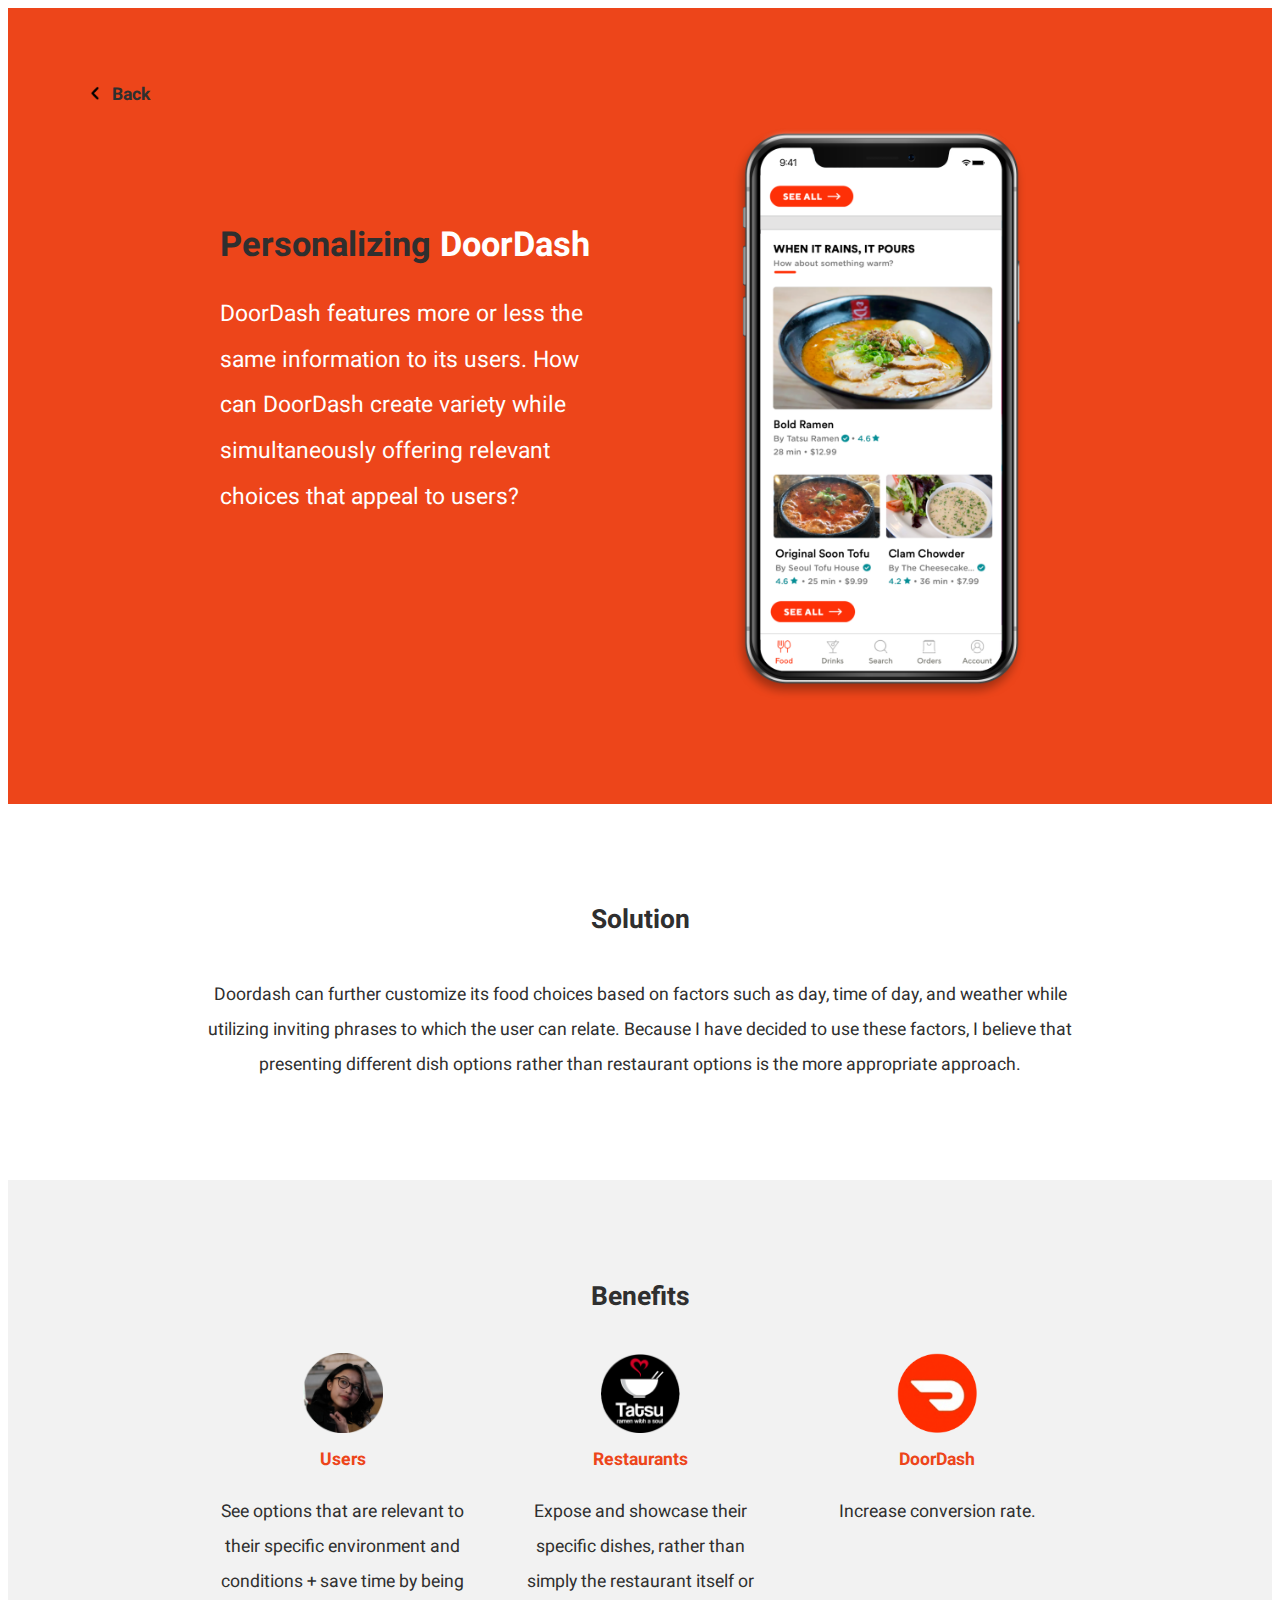
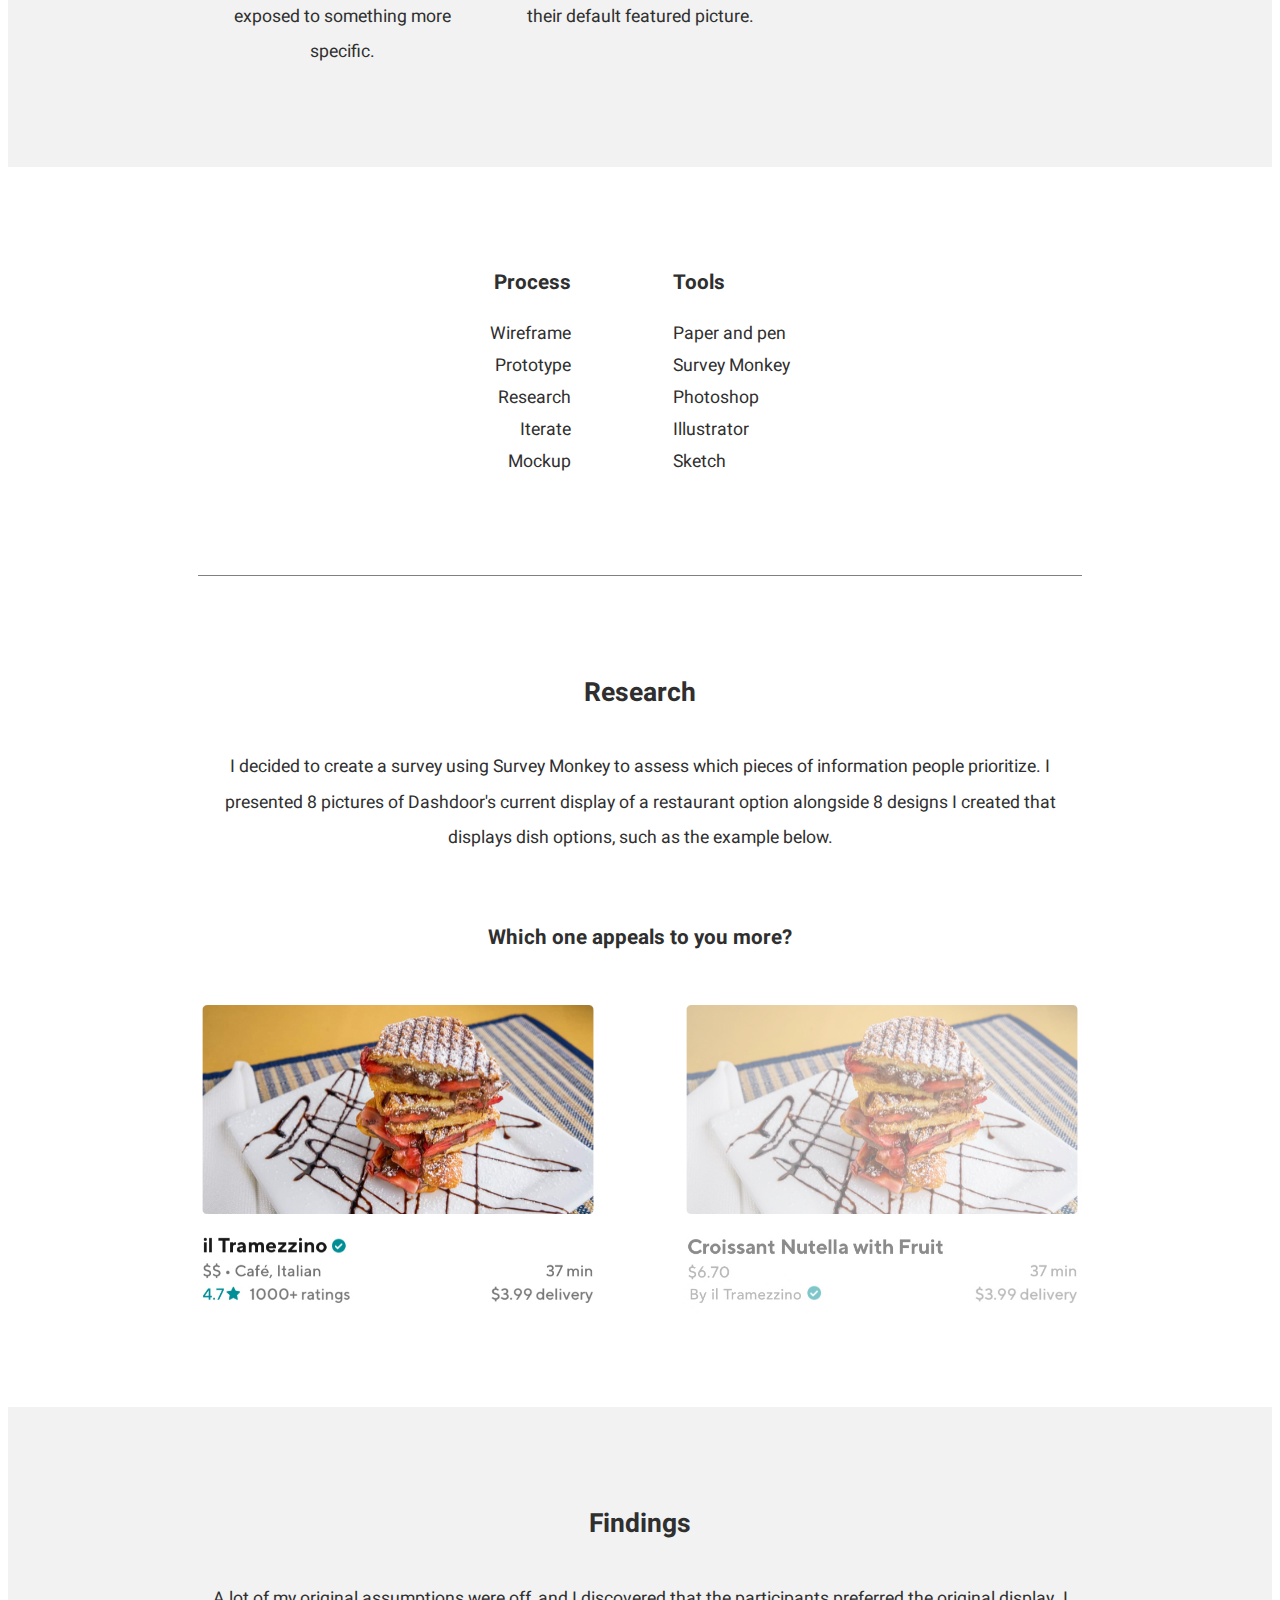
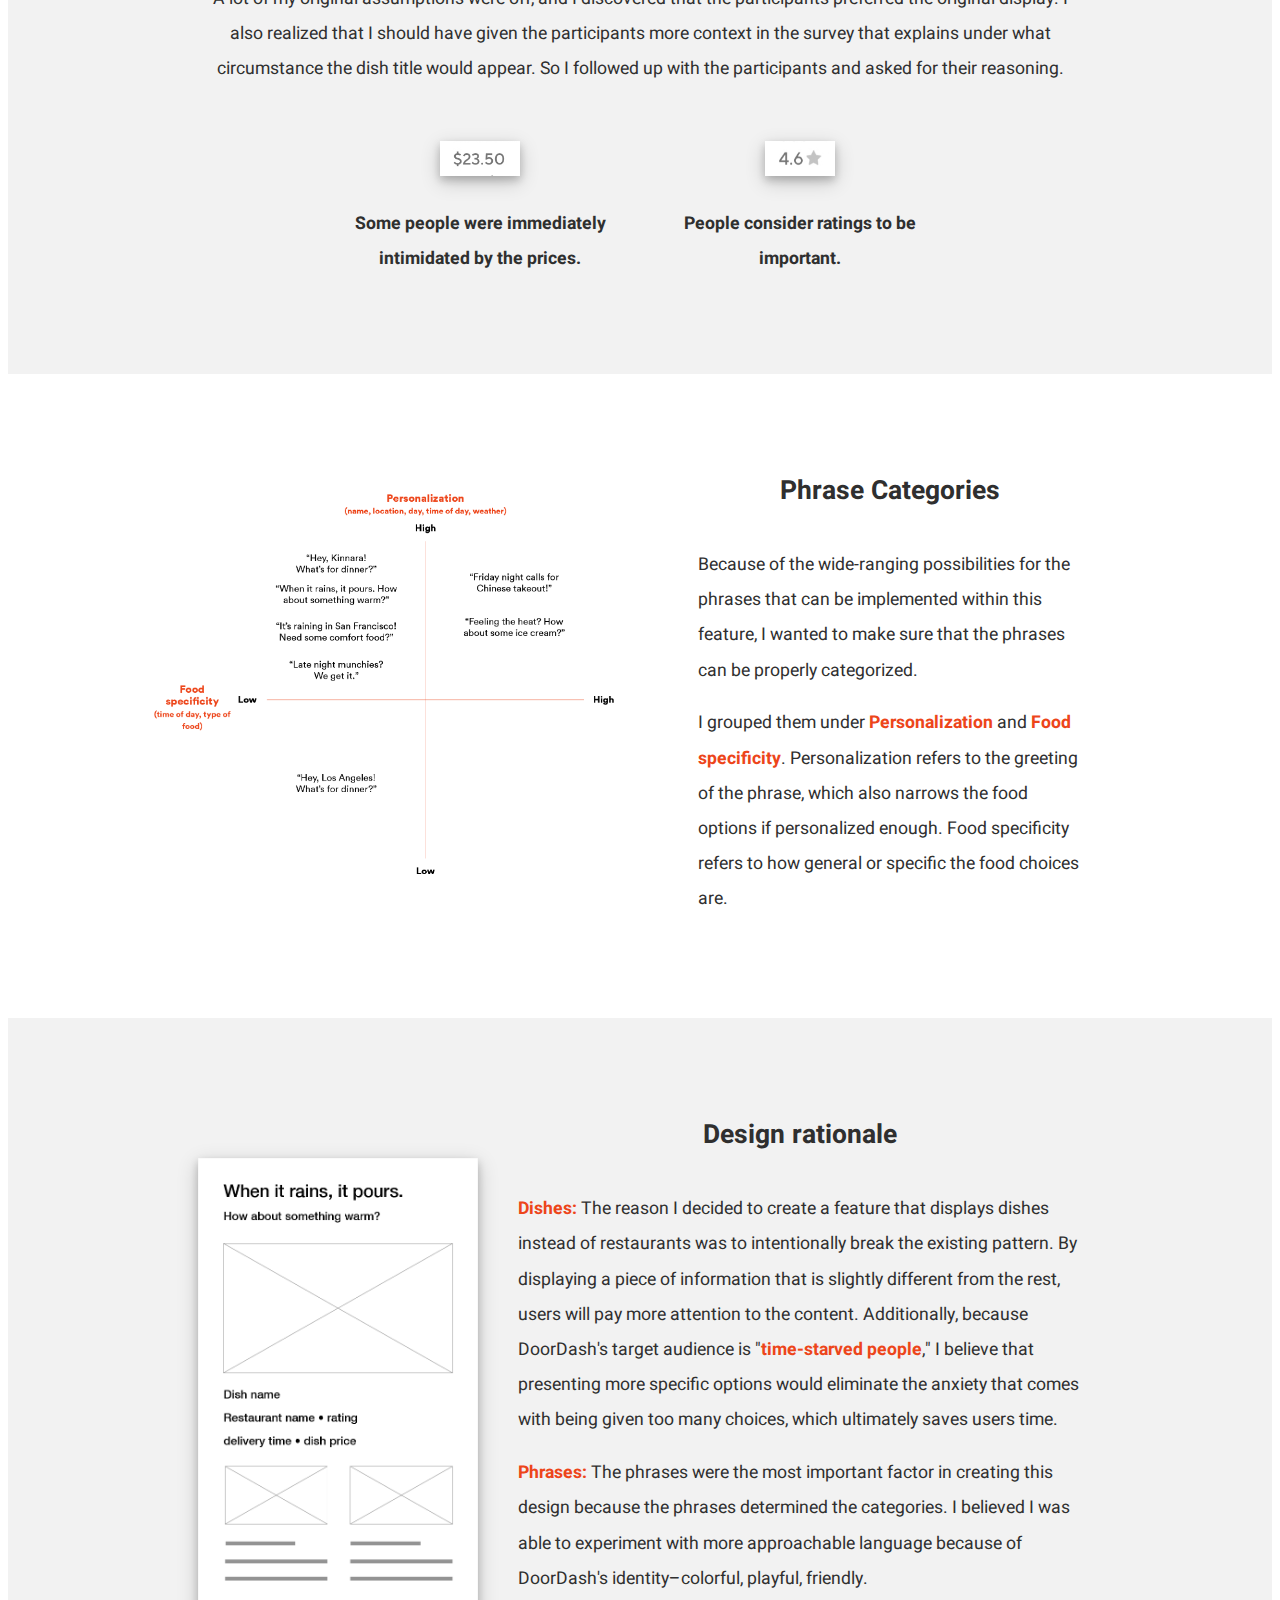
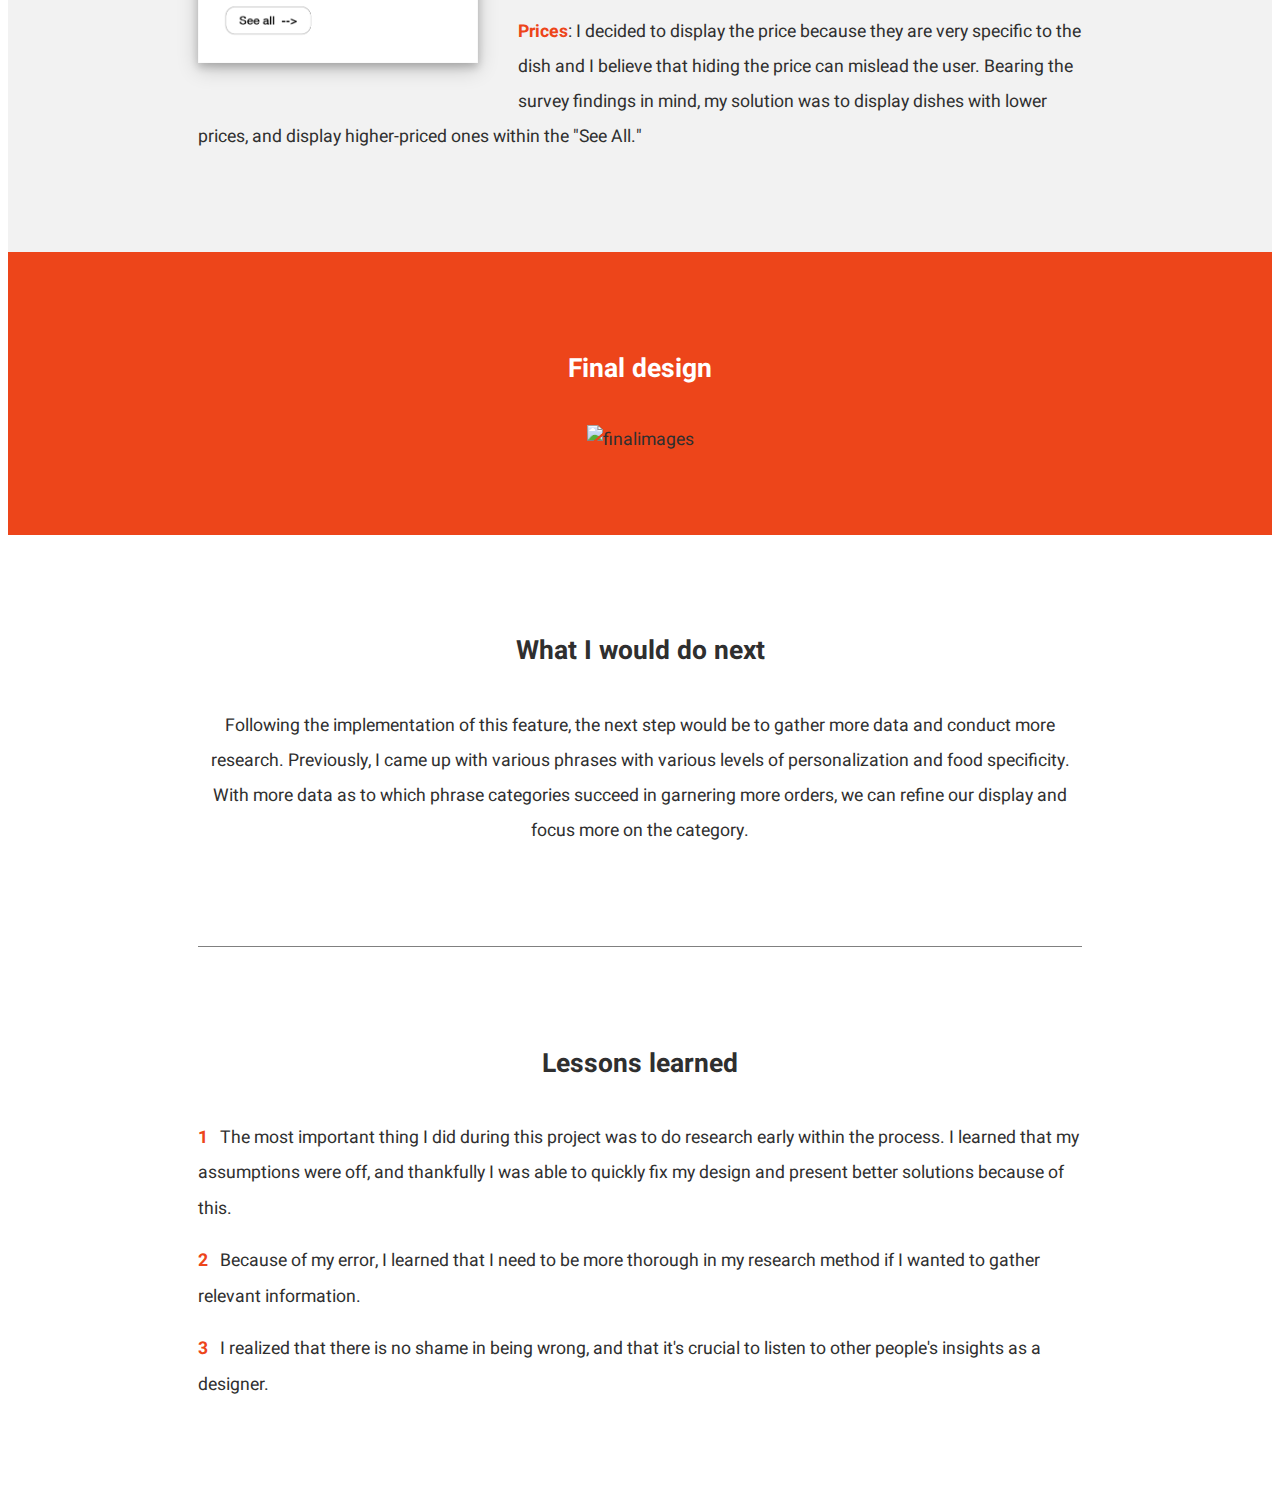
==== KPCB/index.html @ e4466d97 "Portfolio" ====
<!DOCTYPE html>
<html lang="en" dir="ltr">
  <head>
    <meta charset="utf-8">
    <link rel="stylesheet" type="text/css" href="styles.css">
    <link href="https://fonts.googleapis.com/css?family=Heebo:300,700" rel="stylesheet">
    <title>Personalizing DoorDash</title>
  </head>
  <body>
<div class="box">
  <div id="back">
    <a href="../index.html"><img src="back.png" alt="back" width="10px"> &nbsp Back</a>
  </div>
  <div class="problem">
    <h1>Personalizing <span id="red">DoorDash</span></h1>
    <p>DoorDash features more or less the same information to its users. How can DoorDash create variety while simultaneously offering relevant choices that appeal to users?</p>
  </div>
  <img id="mockup" src="Mockup.png" alt="Mockup" width=400px>
</div>

<div class="box3">
  <h2>Solution</h2>
    <p>Doordash can further customize its food choices based on factors such as day, time of day, and weather while utilizing inviting phrases to which the user can relate. Because I have decided to use these factors, I believe that presenting different dish options rather than restaurant options is the more appropriate approach.</p>
</div>

<div class="box2">
  <h2>Benefits</h2>
      <ul>
        <div class="users">
          <li>
            <img src="face.png" alt="face" width=80px height=80px><br>
            <span>Users</span> <p>See options that are relevant to their specific environment and conditions + save time by being exposed to something more specific.</p></li>
        </div>
        <div class="restaurants">
          <li>
            <img src="tatsu.png" alt="tatsu" width=80px height=80px><br>
            <span>Restaurants</span> <p>Expose and showcase their specific dishes, rather than simply the restaurant itself or their default featured picture.</p></li>
        </div>
        <div class="doordash">
          <li>
            <img src="logo.png" alt="doordash" width=80px height=80px><br>
            <span>DoorDash</span> <p>Increase conversion rate.</p></li>
        </div>
      </ul>
</div>

<div class="box4">
  <div class="processtools">
    <div class="process"><h3>Process</h3>
      <ul>
        <li>Wireframe</li>
        <li>Prototype</li>
        <li>Research</li>
        <li>Iterate</li>
        <li>Mockup</li>
      </ul></div>
    <div class="tools"><h3>Tools</h3>
      <ul>
        <li>Paper and pen</li>
        <li>Survey Monkey</li>
        <li>Photoshop</li>
        <li>Illustrator</li>
        <li>Sketch</li>
      </ul>
    </div>
  </div>
</div>

<div class="box3">
  <h2>Research</h2>
  <p>I decided to create a survey using Survey Monkey to assess which pieces of information people prioritize. I presented 8 pictures of Dashdoor's current display of a restaurant option alongside 8 designs I created that displays dish options, such as the example below.</p>
  <br>
  <h3>Which one appeals to you more?<h3>
    <img id="original" src="2-original.jpg" alt="original-display" width=400px>
    <img id="edited" src="2-edited.jpg" alt="original-display" width=400px>
</div>

<div class="box2">
  <h2>Findings</h2>
    <p>A lot of my original assumptions were off, and I discovered that the participants preferred the original display. I also realized that I should have given the participants more context in the survey that explains under what circumstance the dish title would appear. So I followed up with the participants and asked for their reasoning.</p>
    <ul>
      <li class="prices"><p><img id="expensive" src="price.png" alt="price" width=80px><p><strong>Some people were immediately intimidated by the prices.</strong></li>
      <li class="ratings"><p><img id="star" src="rating.png" alt="rating" width=70px><p><strong>People consider ratings to be important.</strong></li>
    </ul>
</div>

<div class="box3">
  <img id="table" src="phrases-01.png" alt="personalization x food specificity" width= 500px>
  <h2>Phrase Categories</h2>
  <p class="left">Because of the wide-ranging possibilities for the phrases that can be implemented within this feature, I wanted to make sure that the phrases can be properly categorized.</p>
  <p class="left">I grouped them under <span>Personalization</span> and <span>Food specificity</span>. Personalization refers to the greeting of the phrase, which also narrows the food options if personalized enough. Food specificity refers to how general or specific the food choices are.
</div>

<div class="box2">
  <div class="rationale">
    <img id="wireframe" src="wireframe.png" alt="wireframe" width=280px>
    <h2>Design rationale</h2>
    <p><span>Dishes:</span> The reason I decided to create a feature that displays dishes instead of restaurants was to intentionally break the existing pattern. By displaying a piece of information that is slightly different from the rest, users will pay more attention to the content. Additionally, because DoorDash's target audience is "<span>time-starved people</span>," I believe that presenting more specific options would eliminate the anxiety that comes with being given too many choices, which ultimately saves users time.
    <p><span>Phrases:</span> The phrases were the most important factor in creating this design because the phrases determined the categories. I believed I was able to experiment with more approachable language because of DoorDash's identity–colorful, playful, friendly.</p>
    <p><span>Prices</span>: I decided to display the price because they are very specific to the dish and I believe that hiding the price can mislead the user. Bearing the survey findings in mind, my solution was to display dishes with lower prices, and display higher-priced ones within the "See All."</p>
  </div>
</div>

<div class="box5">
  <h2><span id="red">Final design</span></h2>
    <div class="finalimages">
      <img src="finalimageswide.png" alt="finalimages" width=1100px>
    </div>
</div>

<div class="box4">
  <h2>What I would do next</h2>
  <p>Following the implementation of this feature, the next step would be to gather more data and conduct more research. Previously, I came up with various phrases with various levels of personalization and food specificity. With more data as to which phrase categories succeed in garnering more orders, we can refine our display and focus more on the category.</p>
</div>

<div class="box3">
  <h2>Lessons learned</h2>
  <p class="left"><span>1</span> &nbsp The most important thing I did during this project was to do research early within the process. I learned that my assumptions were off, and thankfully I was able to quickly fix my design and present better solutions because of this.</p>
  <p class="left"><span>2</span> &nbsp Because of my error, I learned that I need to be more thorough in my research method if I wanted to gather relevant information.</p>
  <p class="left"><span>3</span> &nbsp I realized that there is no shame in being wrong, and that it's crucial to listen to other people's insights as a designer.</p>
</div>

  </body>
</html>
---- KPCB/styles.css ----
body {
  font-family: 'Heebo', sans-serif;
  color: #2f2f2f;
  line-height: 22pt;
  text-align: center;
  font-size: 1.1em;
}

p {
  line-height: 2em;
}

#back {
  width: 80px;
  font-weight: bold;
  position: absolute;
  left: 80px;
  top: 80px;
}

a {
  text-decoration: none;
  color: #2f2f2f;
}

a:hover {
  color: white;
  transition: .3s;
}

span {
  font-weight: bold;
  color: #ed451a;
}

#red {
  color: white;
}

#original {
  display: inline-block;
  float: left;
}

#edited {
  display: inline-block;
  float: right;
  opacity: 0.5;
  filter: alpha(opacity=50)
}

#mockup {
  display: block;
  float: right;
}

h1 {
  color: #2f2f2f;
  font-size: 1.5em;
}

h2 {
  text-align: center;
  padding-bottom: 20px;
}

.box {
  background-color: #ed451a;
  padding: 80px 15%;
  overflow: auto;
}

.box2 {
  padding: 80px 15%;
  overflow: auto;
  background-color: rgba(0,0,0,.05);

}

.box3 {
  padding: 80px 15%;
  overflow: auto;
}

.box4 {
  background-color: white;
  margin: 80px 15%;
  padding-bottom: 80px;
  border-bottom: 1px solid gray;
  margin-bottom: 0;
  overflow: auto;
}

.box5 {
  background-color: #ed451a;
  padding: 80px;
  overflow: auto;
}

ul {
  list-style: none;
  padding-left: 0px;
}

li {
  padding: 0px;
  line-height: 24pt;
}

.problem {
  font-size: 1.3em;
  color: #ffffff;
  top: 200px;
  left: 220px;
  width: 400px;
  position: absolute;
  text-align: left;
  line-height: 2em;
}

.users {
  text-align: center;
  width: 250px;
  display: flex;
  float: left;
  margin: 0 20px;
}

.restaurants {
  text-align: center;
  display: inline-block;
  width: 250px;
  position: absolute;
  left: 0;
  right: 0;
  margin: auto;
}

.doordash {
  text-align: center;
  display: inline-block;
  width: 250px;
  float: right;
  margin: 0 20px;
}

#table {
  position: relative;
  margin: auto;
  left: -50px;
  float: left;
}

.process {
  text-align: right;
  padding-left: 50px;
  float: left;
}

.tools {
  text-align: left;
  padding-right: 50px;
  float: right;
}

.processtools {
  background-color: pink;
  width: 400px;
  margin: 0 auto;
}

.prices {
  width: 300px;
  float: left;
  padding: 20px 0px 0px 15%;
  padding-top: 20px;
}

.ratings {
  width: 300px;
  float: right;
  padding: 20px 15% 0px 0px;
  padding-top: 20px;
}

.rationale {
  text-align: left;
  float: right;
}

#wireframe {
  display: block;
  float: left;
  margin-top: 60px;
  margin-right: 40px;
  box-shadow: 0 4px 8px 0 rgba(0, 0, 0, 0.2), 0 6px 20px 0 rgba(0, 0, 0, 0.19);
  margin-bottom: 30px;
}

.left {
  text-align: left;
}

#expensive, #star {
  box-shadow: 0 4px 8px 0 rgba(0, 0, 0, 0.2), 0 6px 20px 0 rgba(0, 0, 0, 0.19);
}
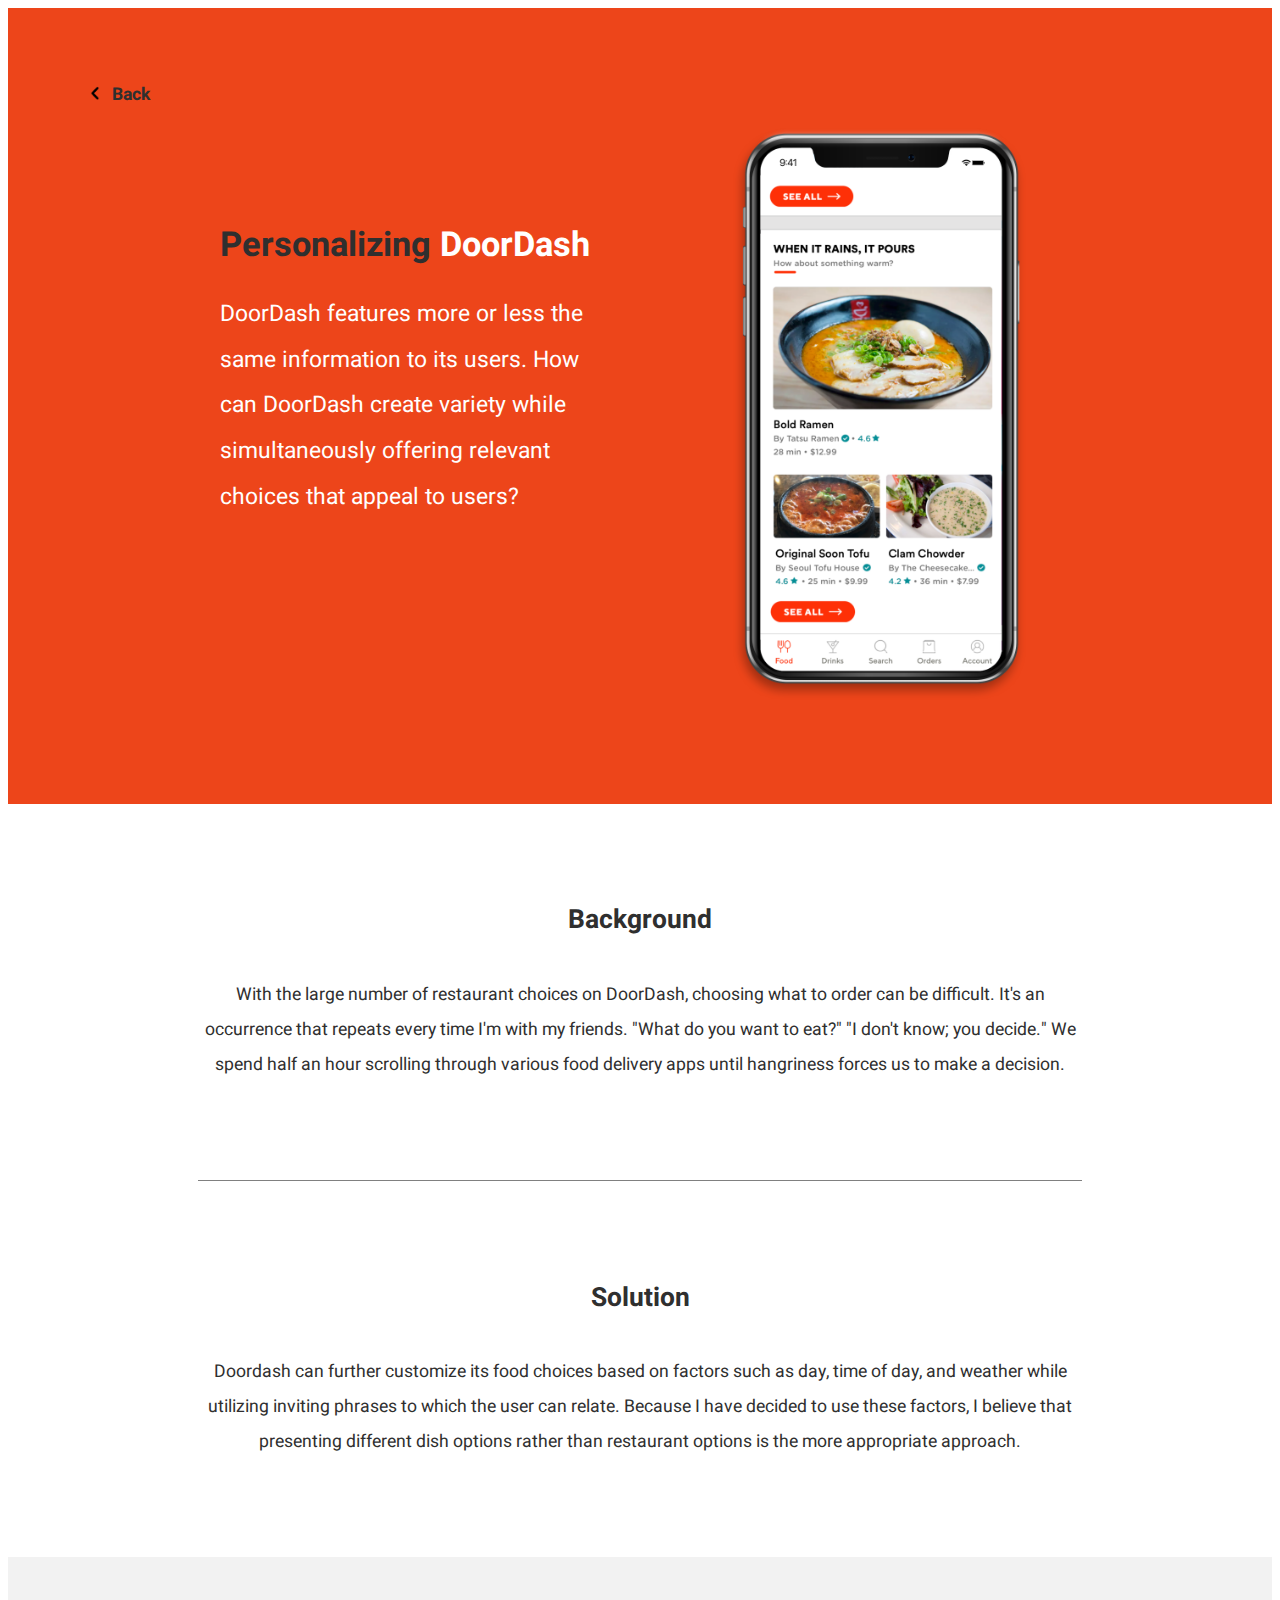
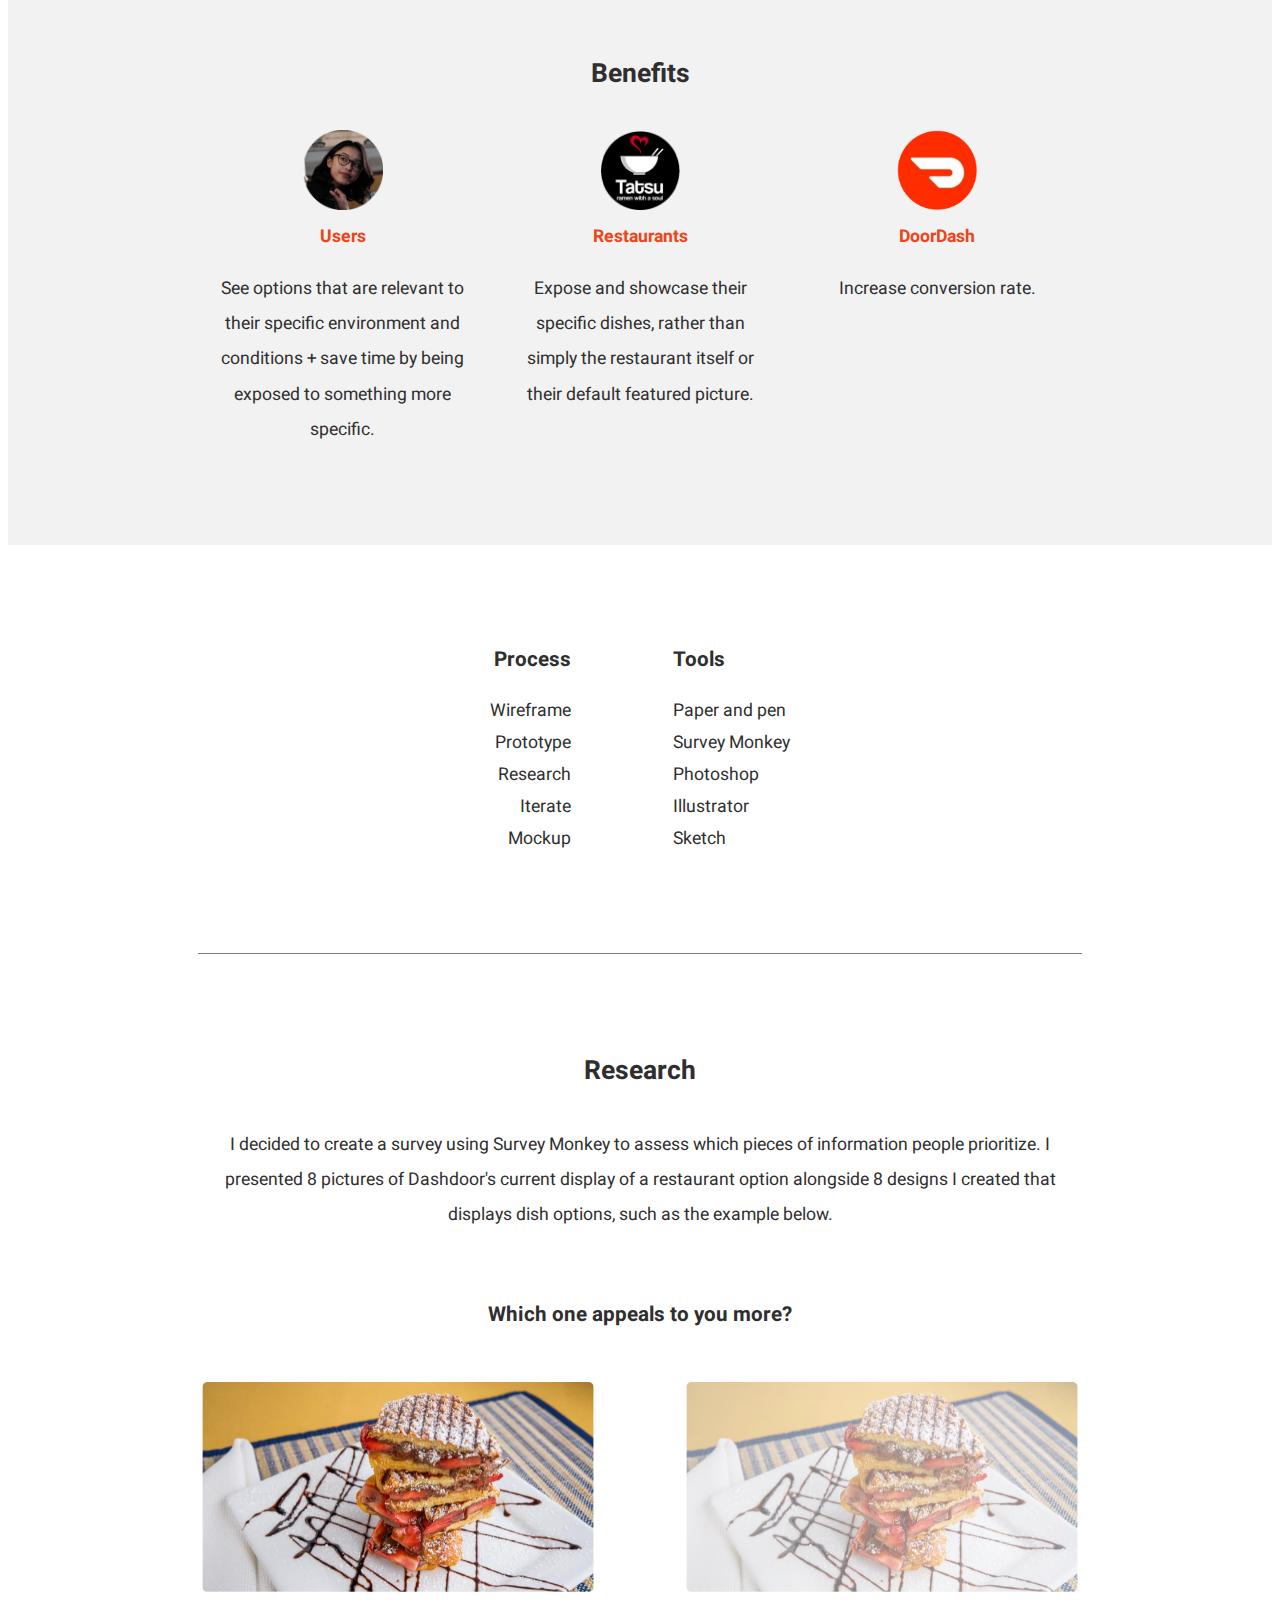
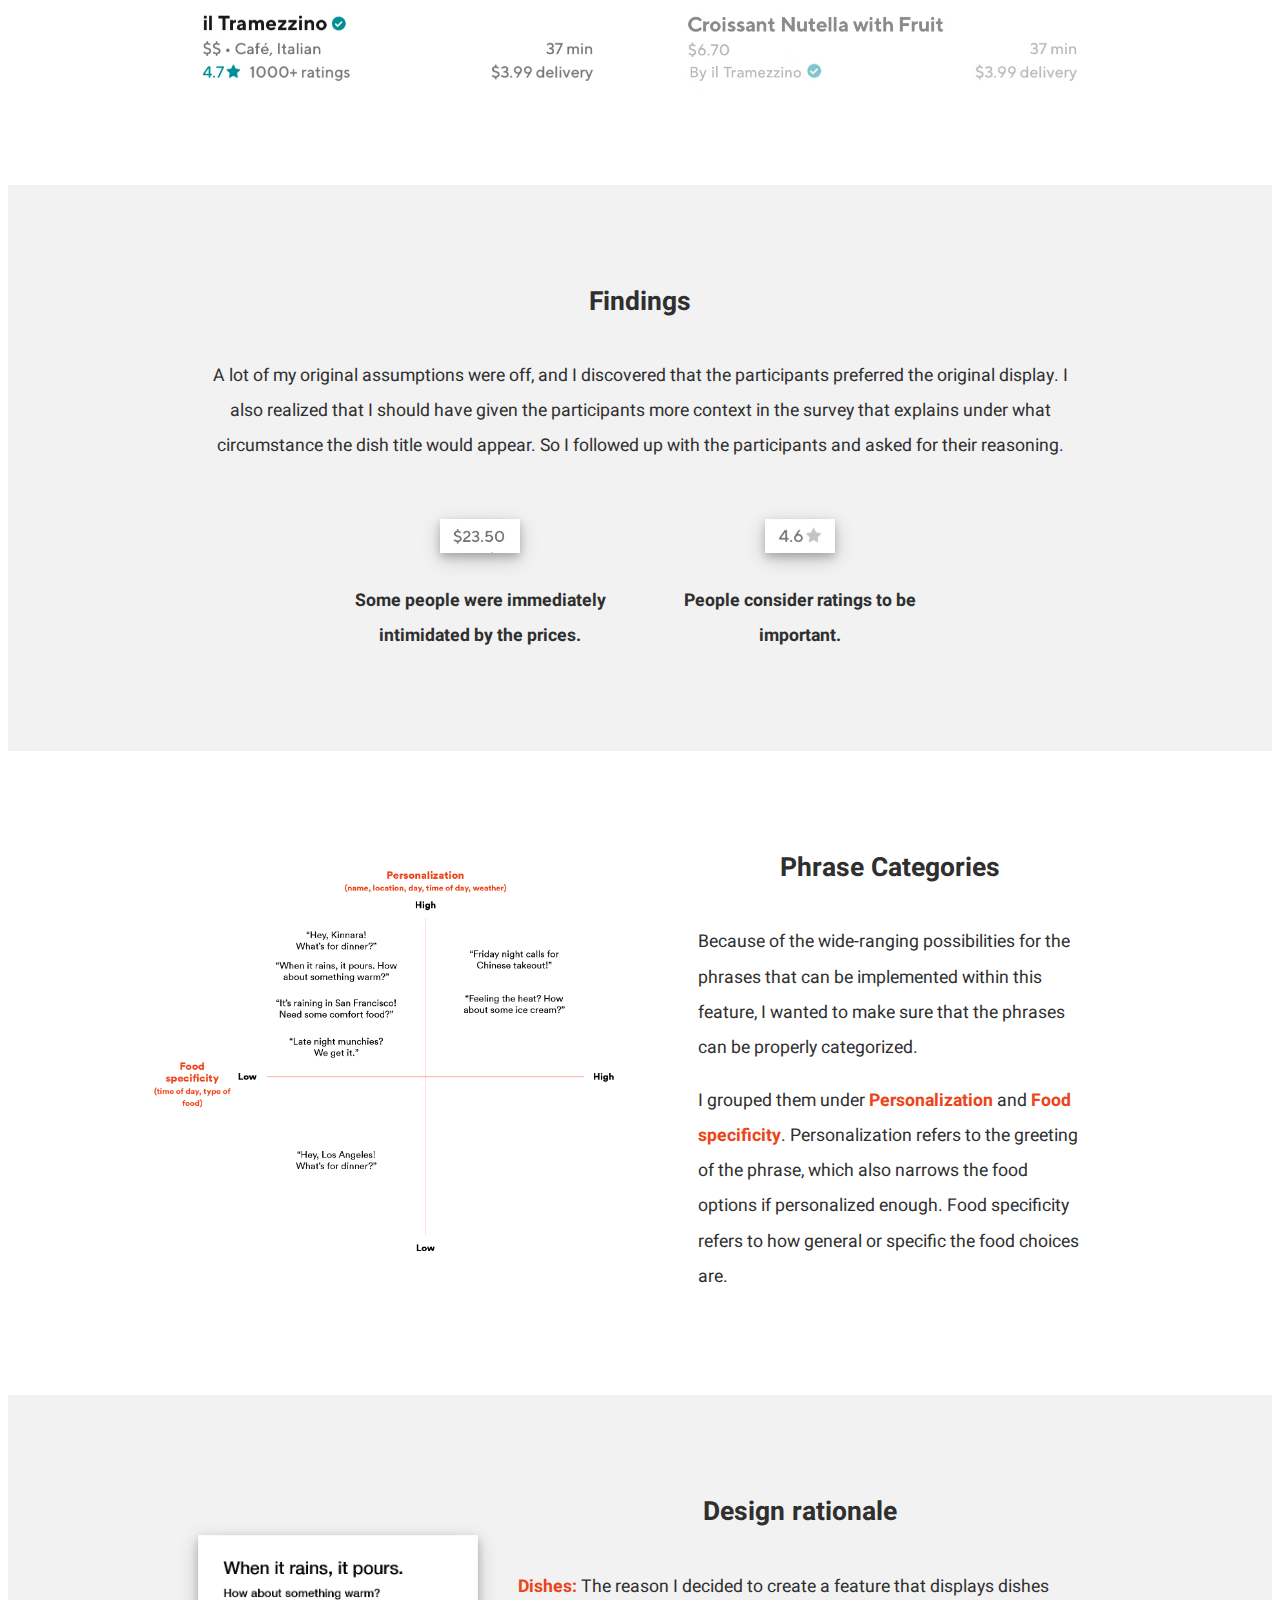
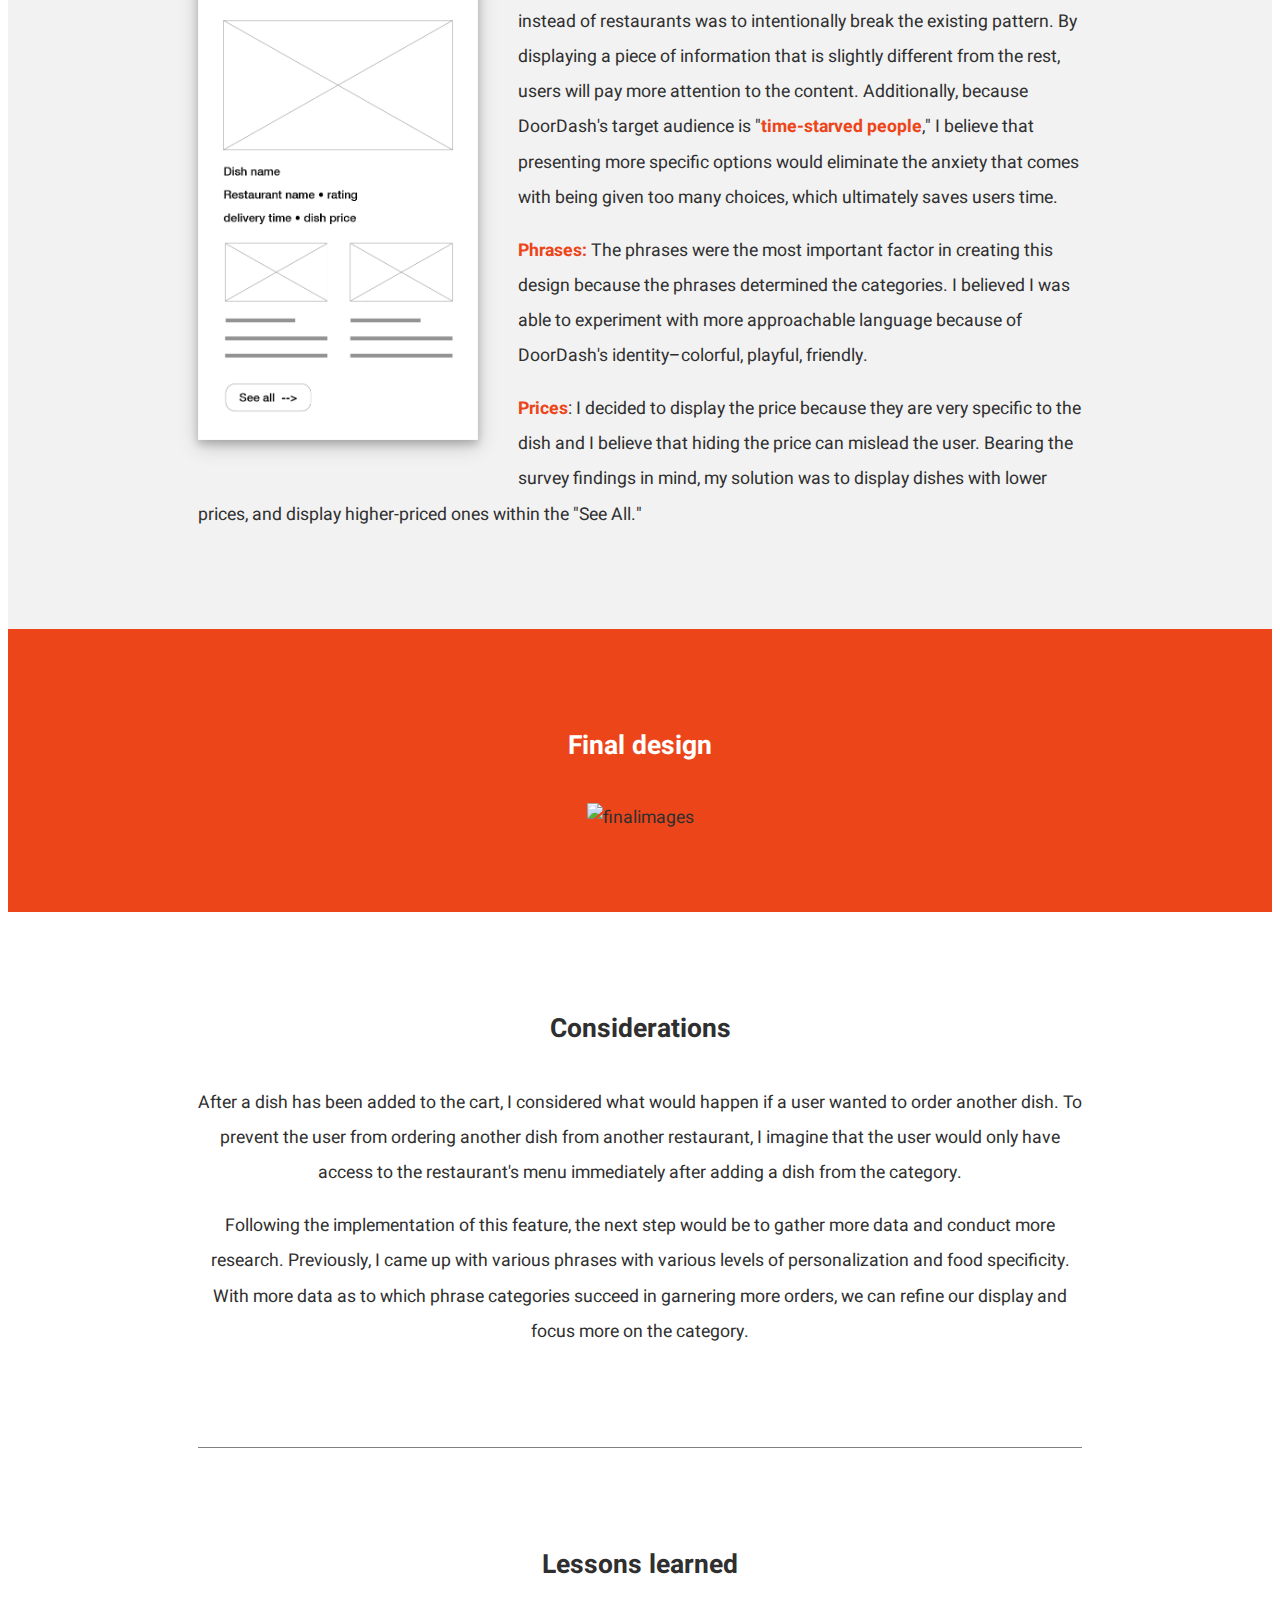
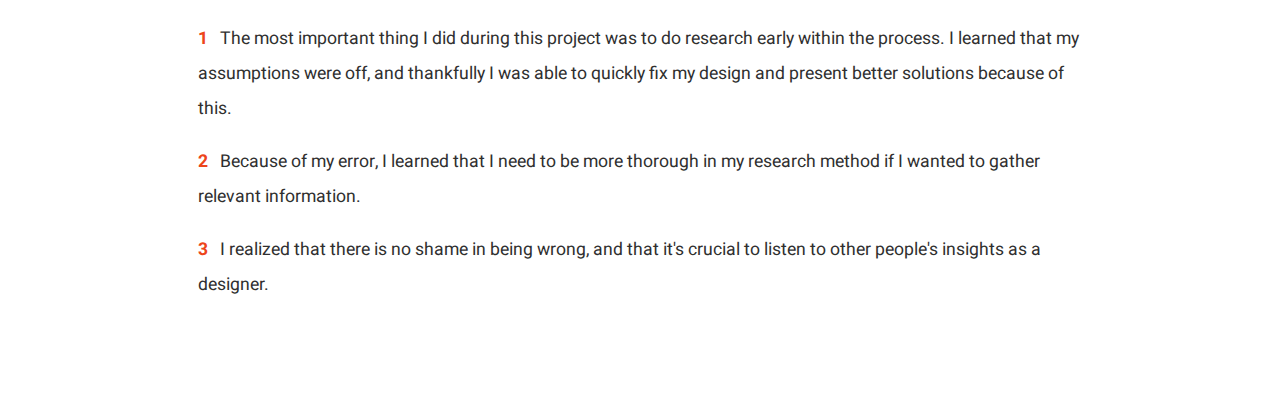
==== commit 52dc0447: "Update index.html" ====
--- a/KPCB/index.html
+++ b/KPCB/index.html
@@ -16,6 +16,12 @@
     <p>DoorDash features more or less the same information to its users. How can DoorDash create variety while simultaneously offering relevant choices that appeal to users?</p>
   </div>
   <img id="mockup" src="Mockup.png" alt="Mockup" width=400px>
+</div>
+
+<div class="box4">
+  <h2>Background</h2>
+    <p>With the large number of restaurant choices on DoorDash, choosing what to order can be difficult. It's an occurrence that repeats every time I'm with my friends. "What do you want to eat?"
+    "I don't know; you decide." We spend half an hour scrolling through various food delivery apps until hangriness forces us to make a decision.</p>
 </div>
 
 <div class="box3">
@@ -109,7 +115,8 @@
 </div>
 
 <div class="box4">
-  <h2>What I would do next</h2>
+  <h2>Considerations</h2>
+  <p>After a dish has been added to the cart, I considered what would happen if a user wanted to order another dish. To prevent the user from ordering another dish from another restaurant, I imagine that the user would only have access to the restaurant's menu immediately after adding a dish from the category.</p>
   <p>Following the implementation of this feature, the next step would be to gather more data and conduct more research. Previously, I came up with various phrases with various levels of personalization and food specificity. With more data as to which phrase categories succeed in garnering more orders, we can refine our display and focus more on the category.</p>
 </div>
 
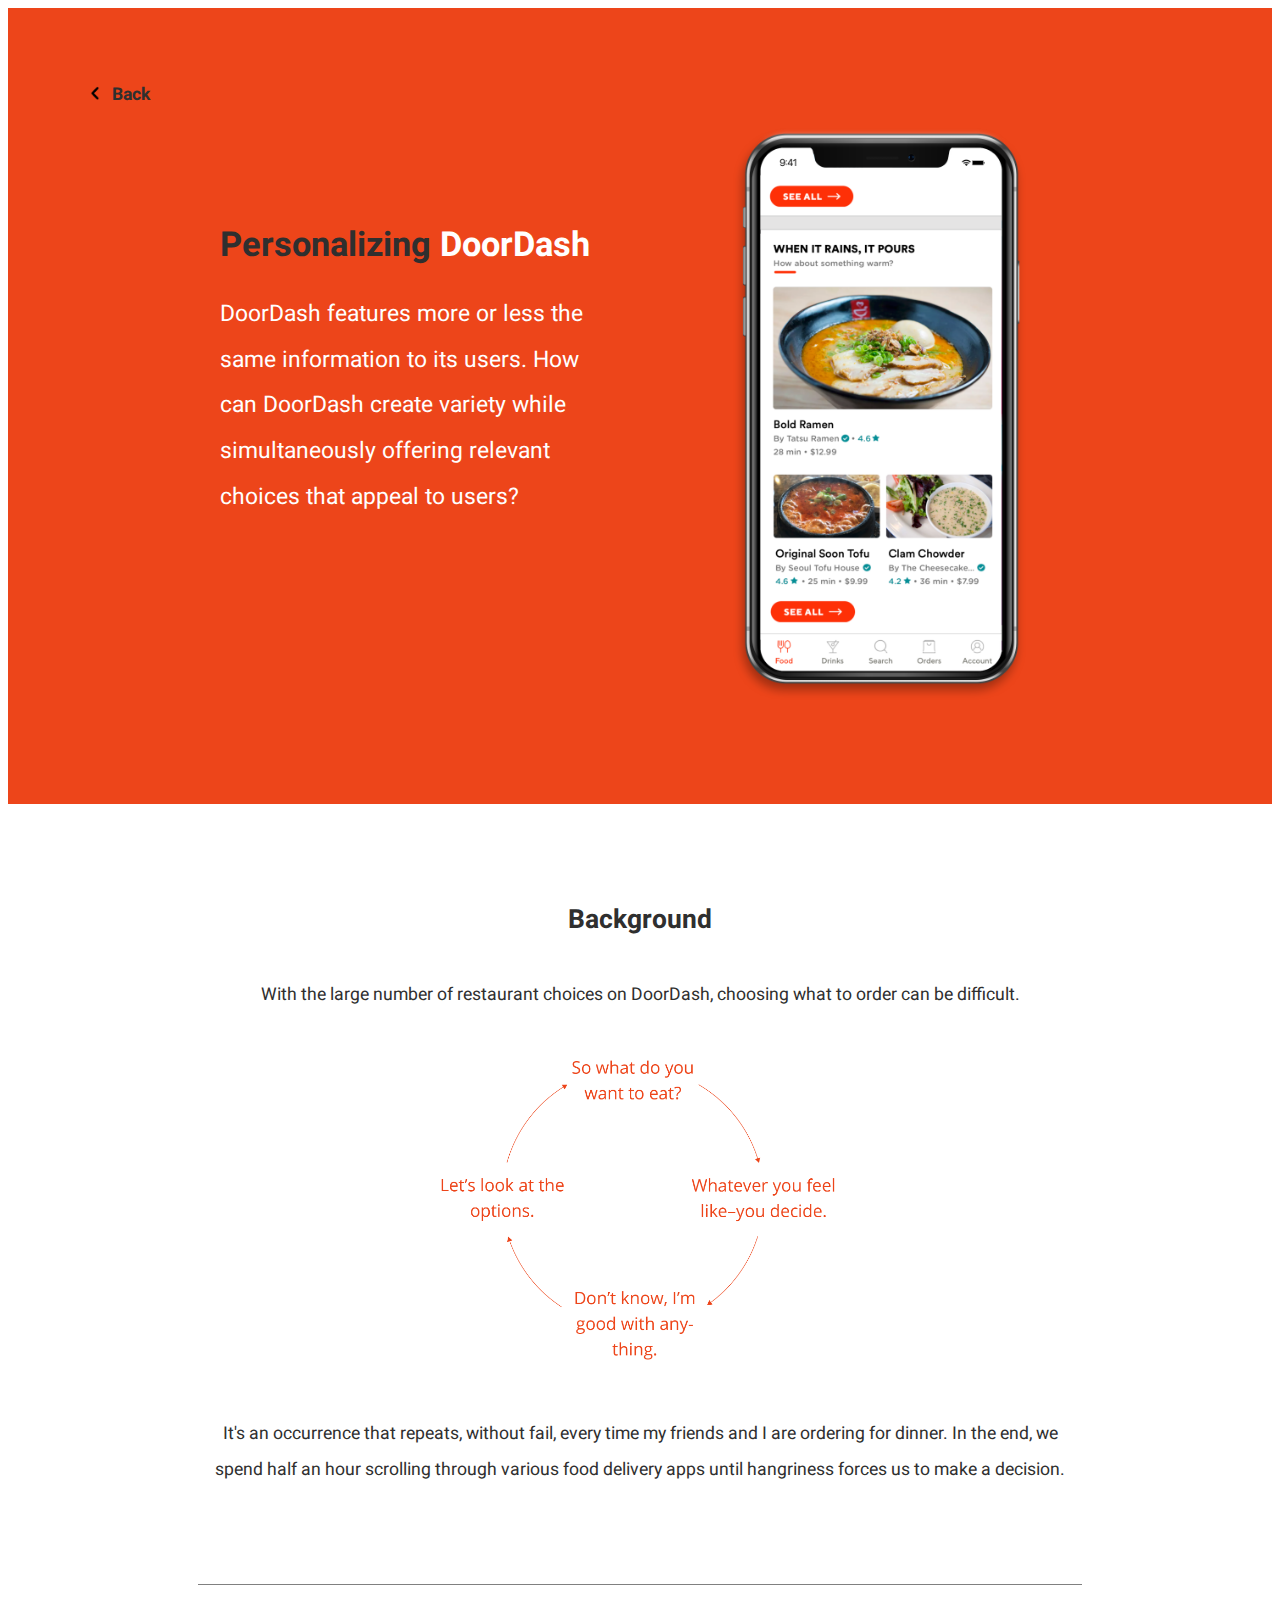
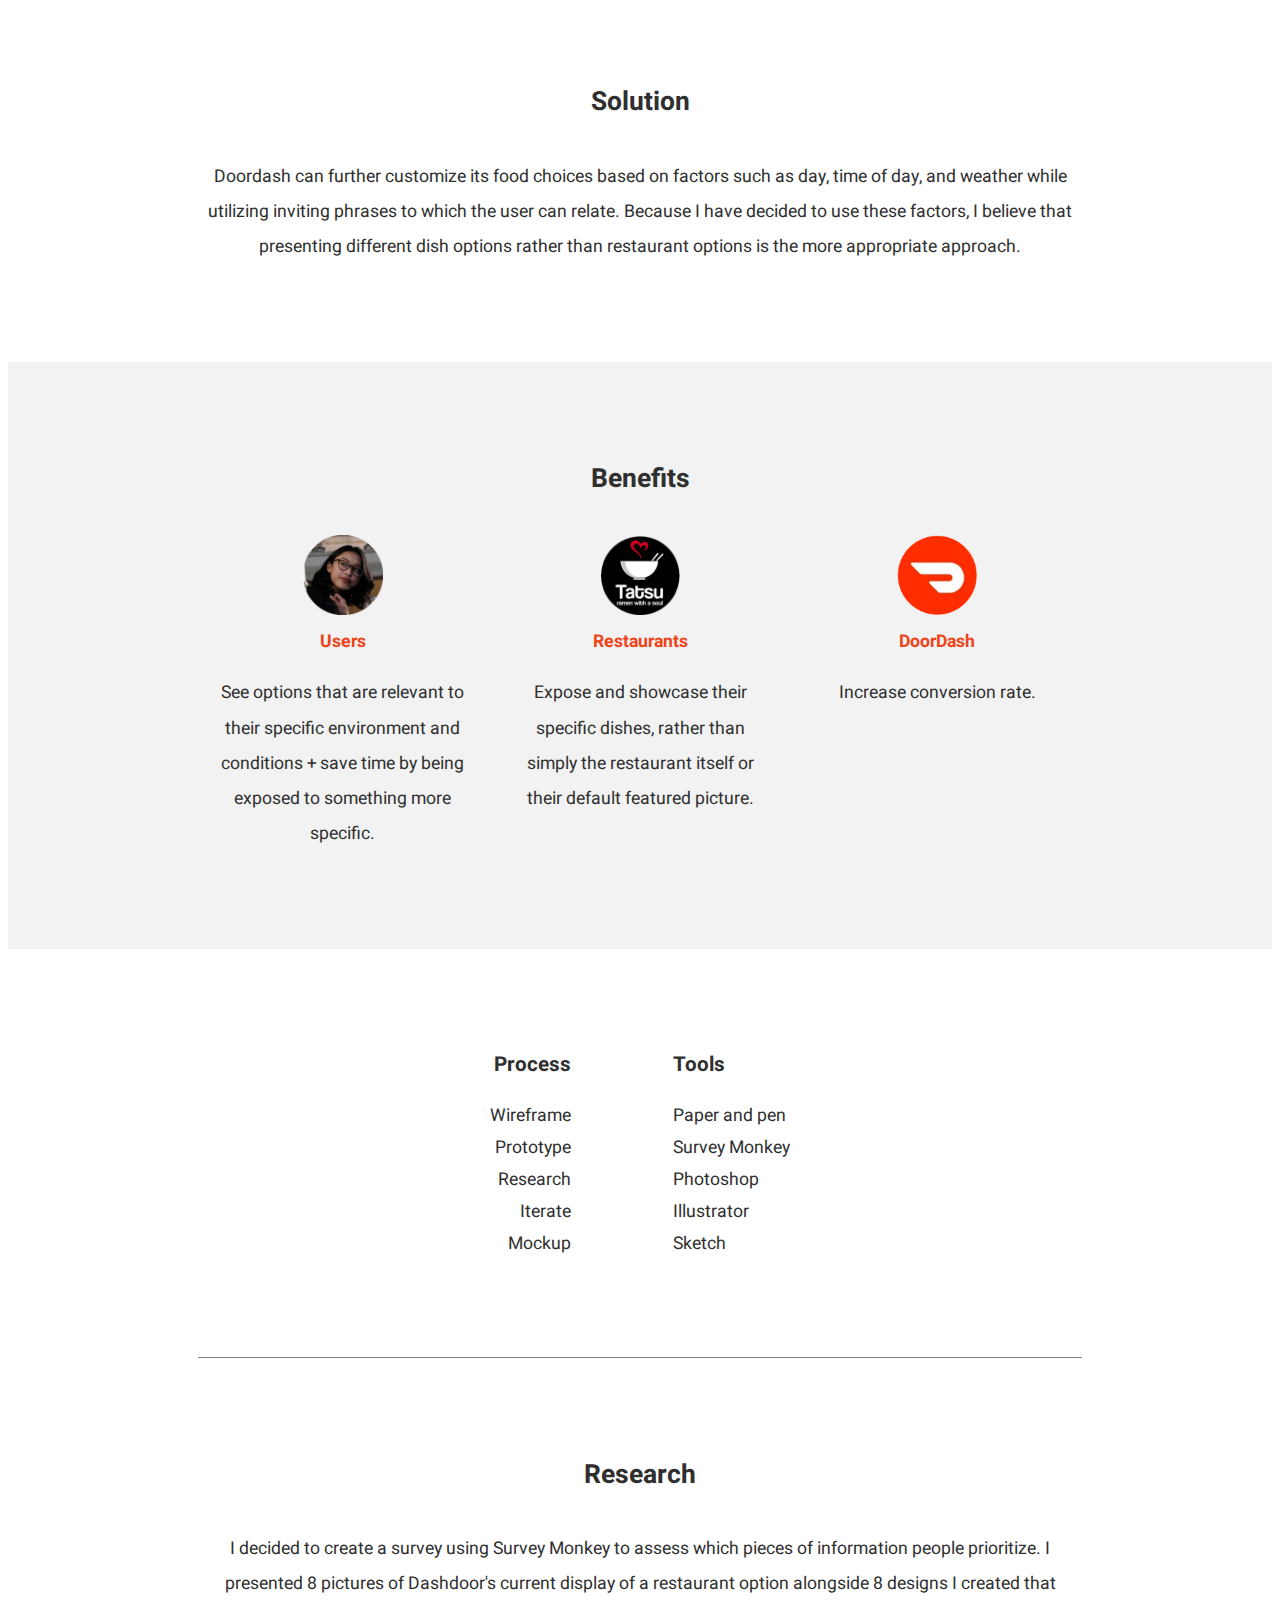
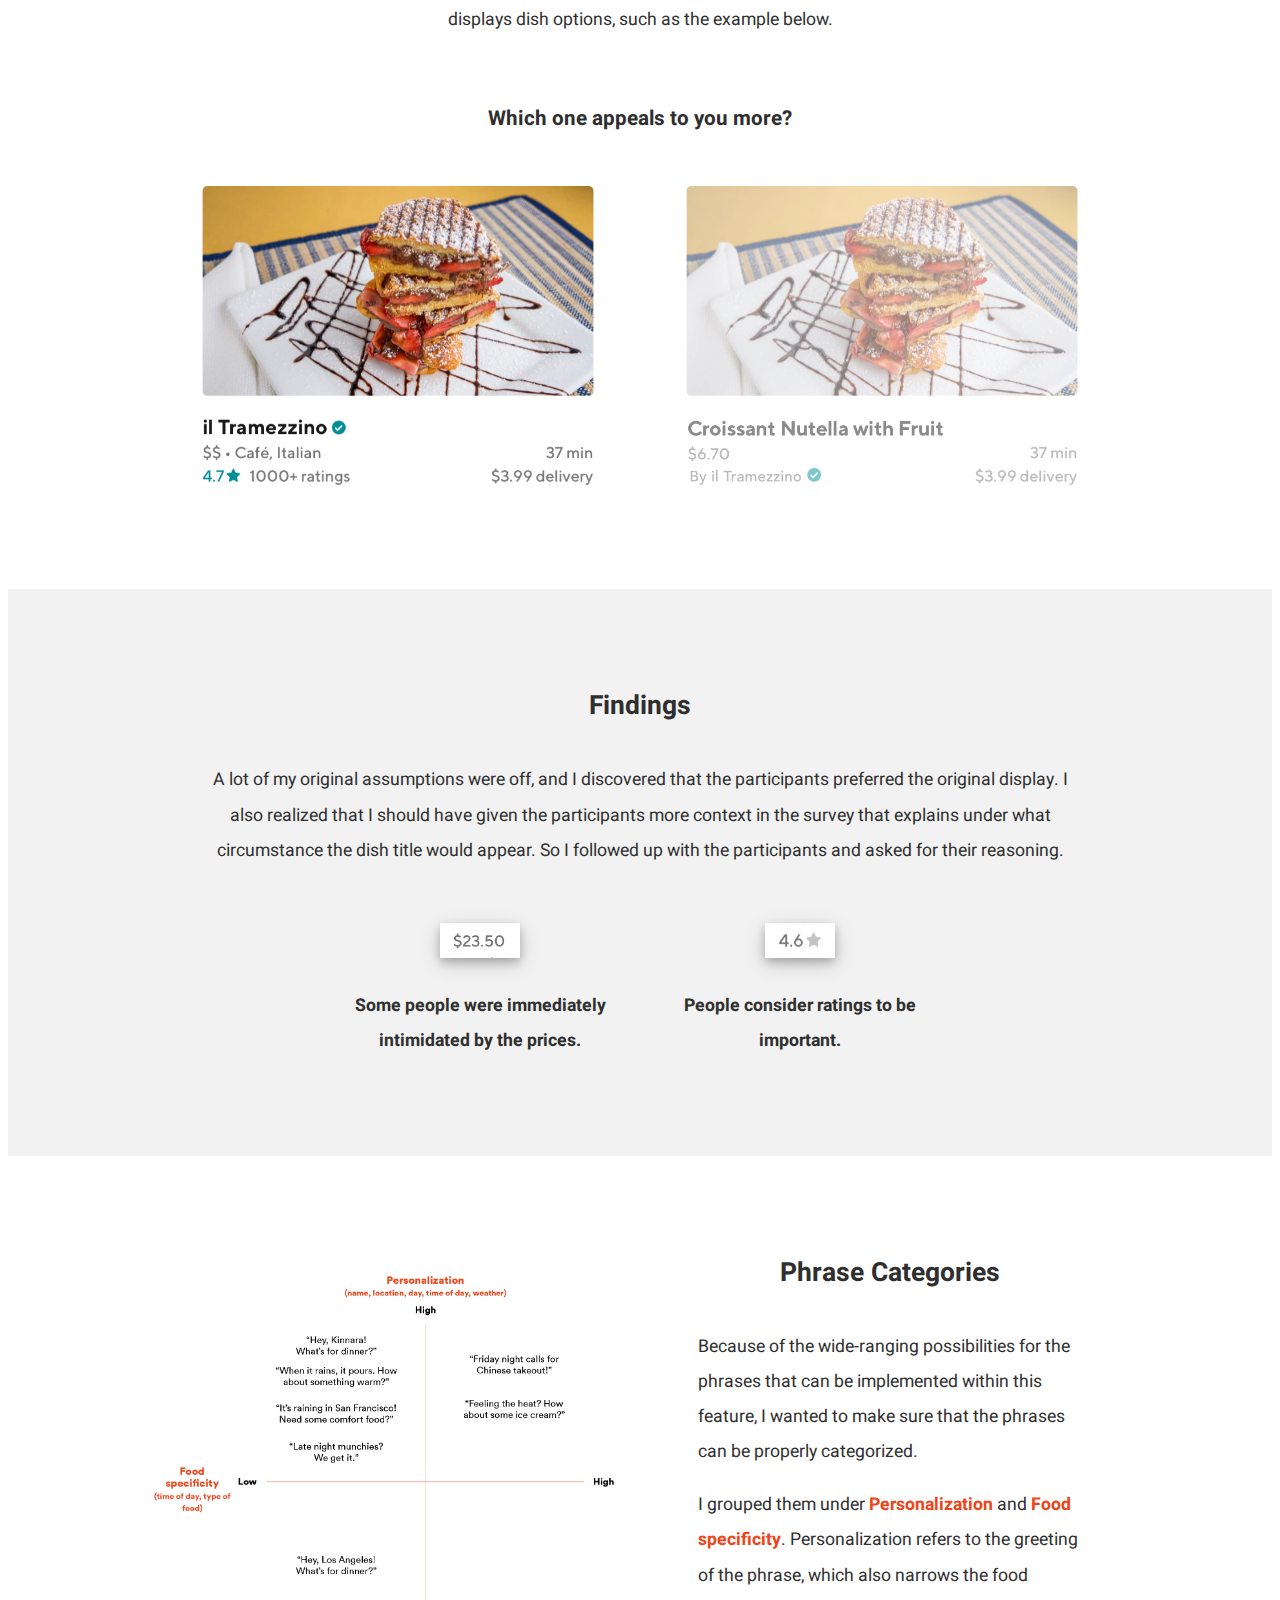
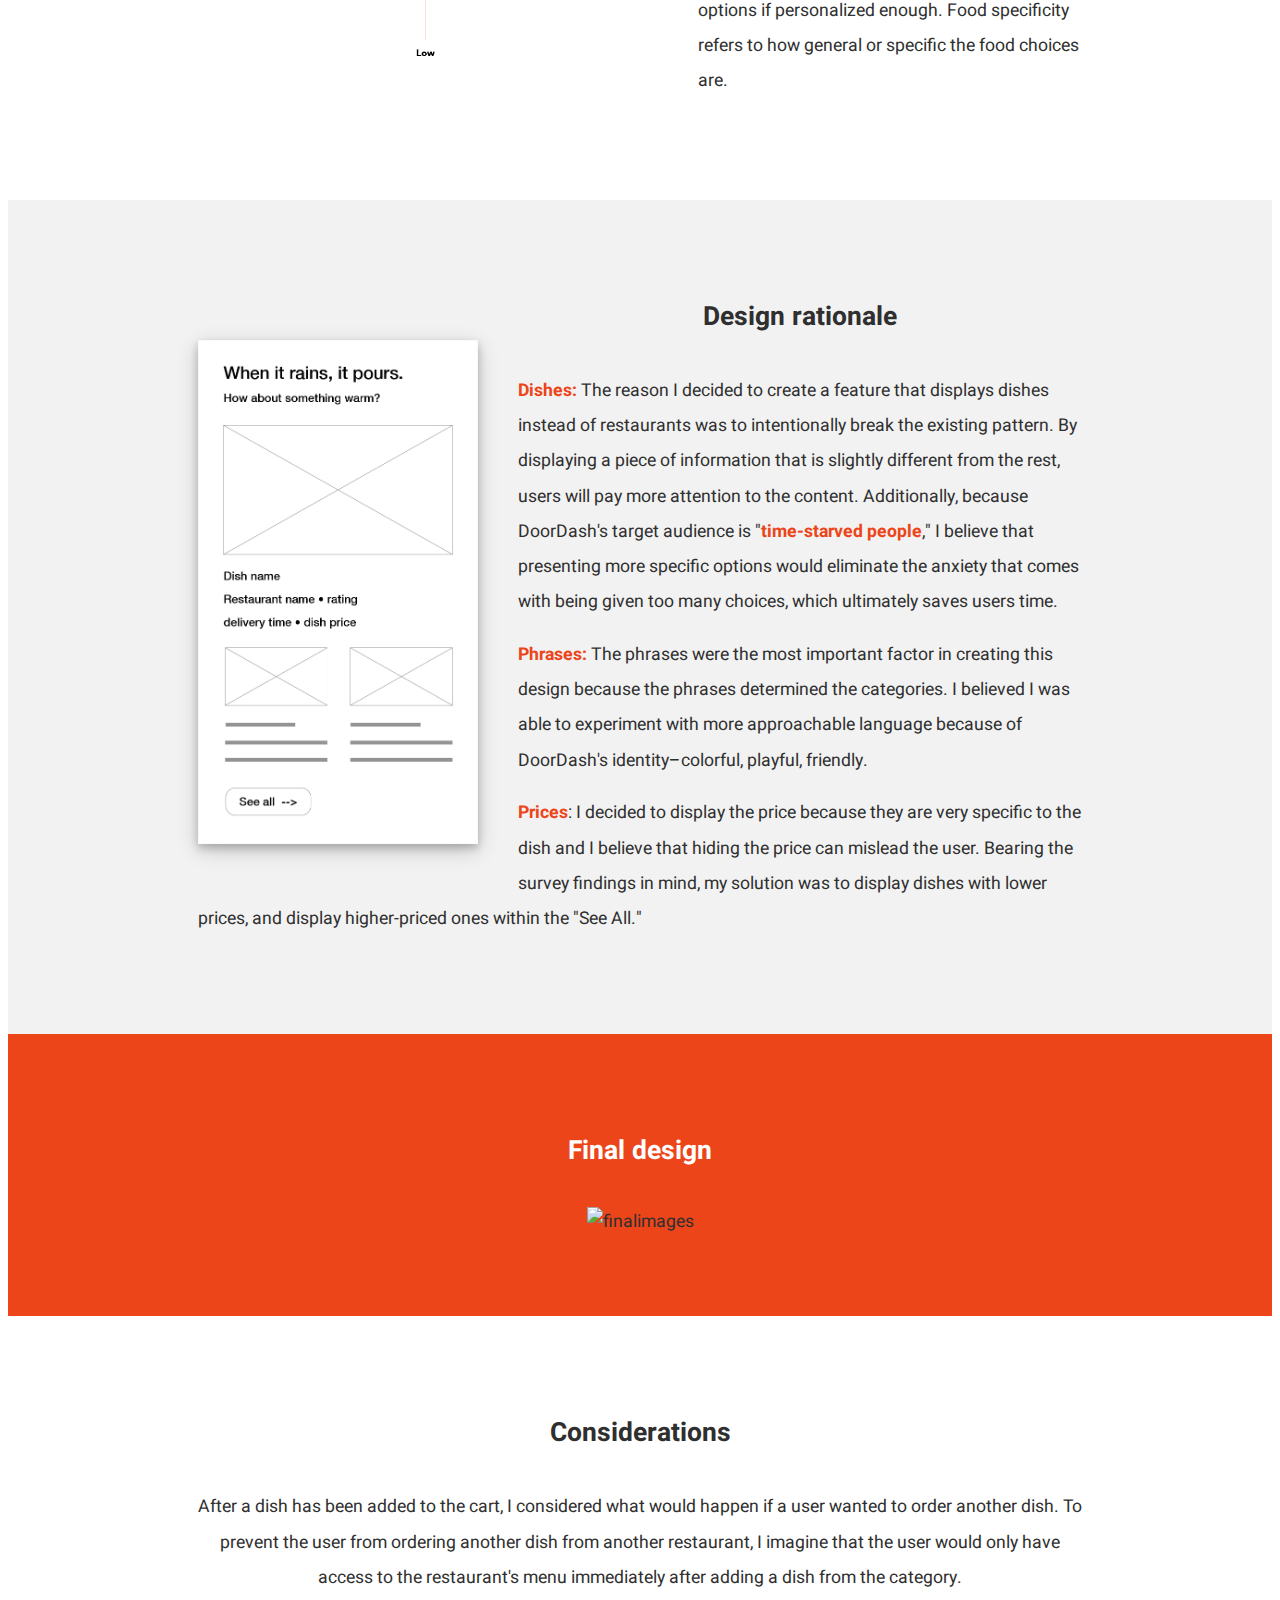
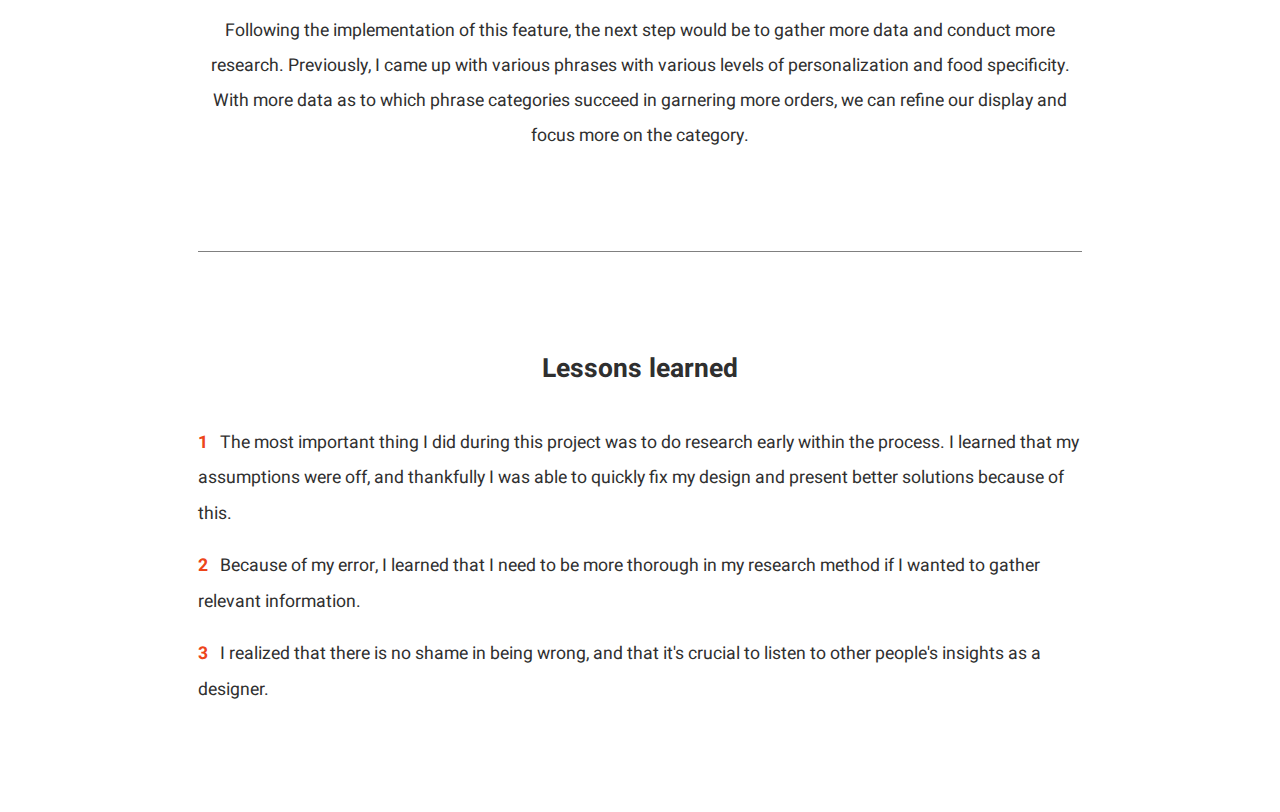
==== commit d7c9ce21: "cycle" ====
--- a/KPCB/index.html
+++ b/KPCB/index.html
@@ -20,8 +20,9 @@
 
 <div class="box4">
   <h2>Background</h2>
-    <p>With the large number of restaurant choices on DoorDash, choosing what to order can be difficult. It's an occurrence that repeats every time I'm with my friends. "What do you want to eat?"
-    "I don't know; you decide." We spend half an hour scrolling through various food delivery apps until hangriness forces us to make a decision.</p>
+    <p>With the large number of restaurant choices on DoorDash, choosing what to order can be difficult.</p>
+    <br><img id="cycle" src="cycle.png" alt="cycle of choosing for food" width=400px><br><br>
+    <p>It's an occurrence that repeats, without fail, every time my friends and I are ordering for dinner. In the end, we spend half an hour scrolling through various food delivery apps until hangriness forces us to make a decision.</p>
 </div>
 
 <div class="box3">
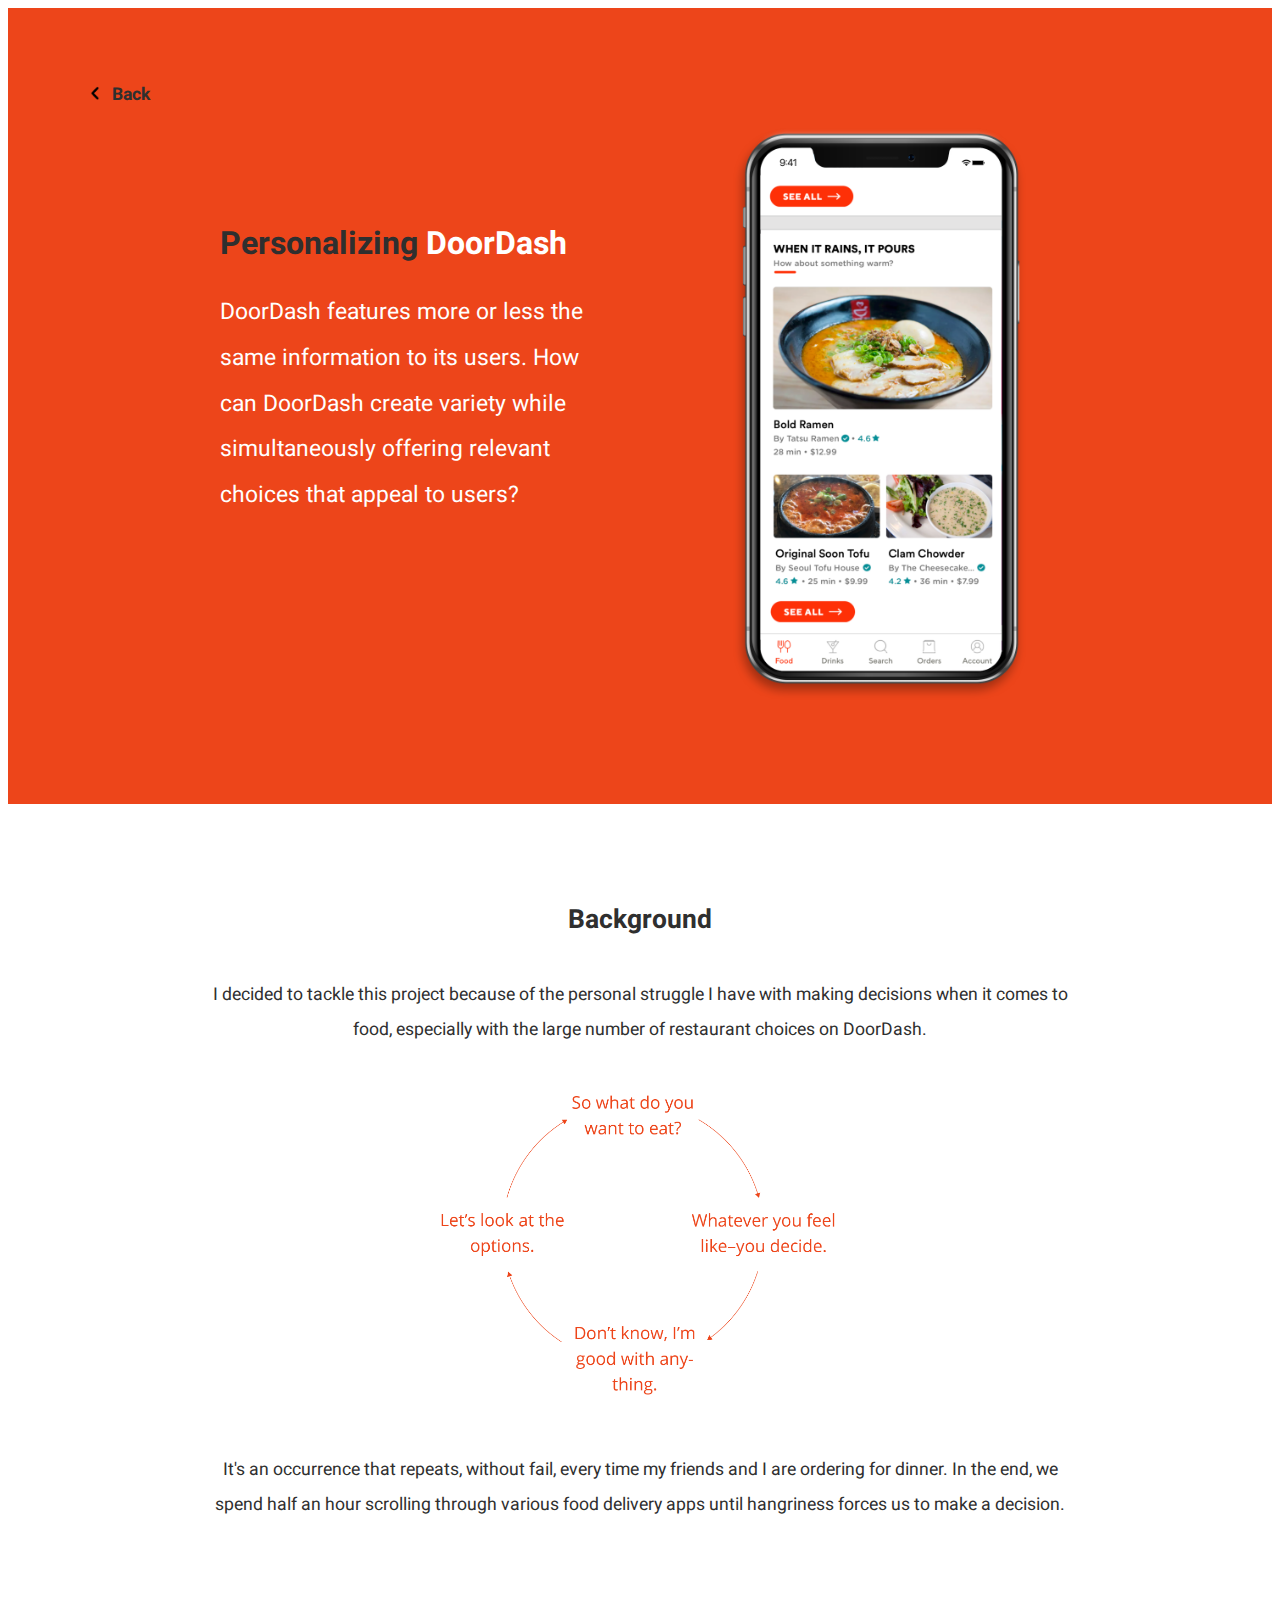
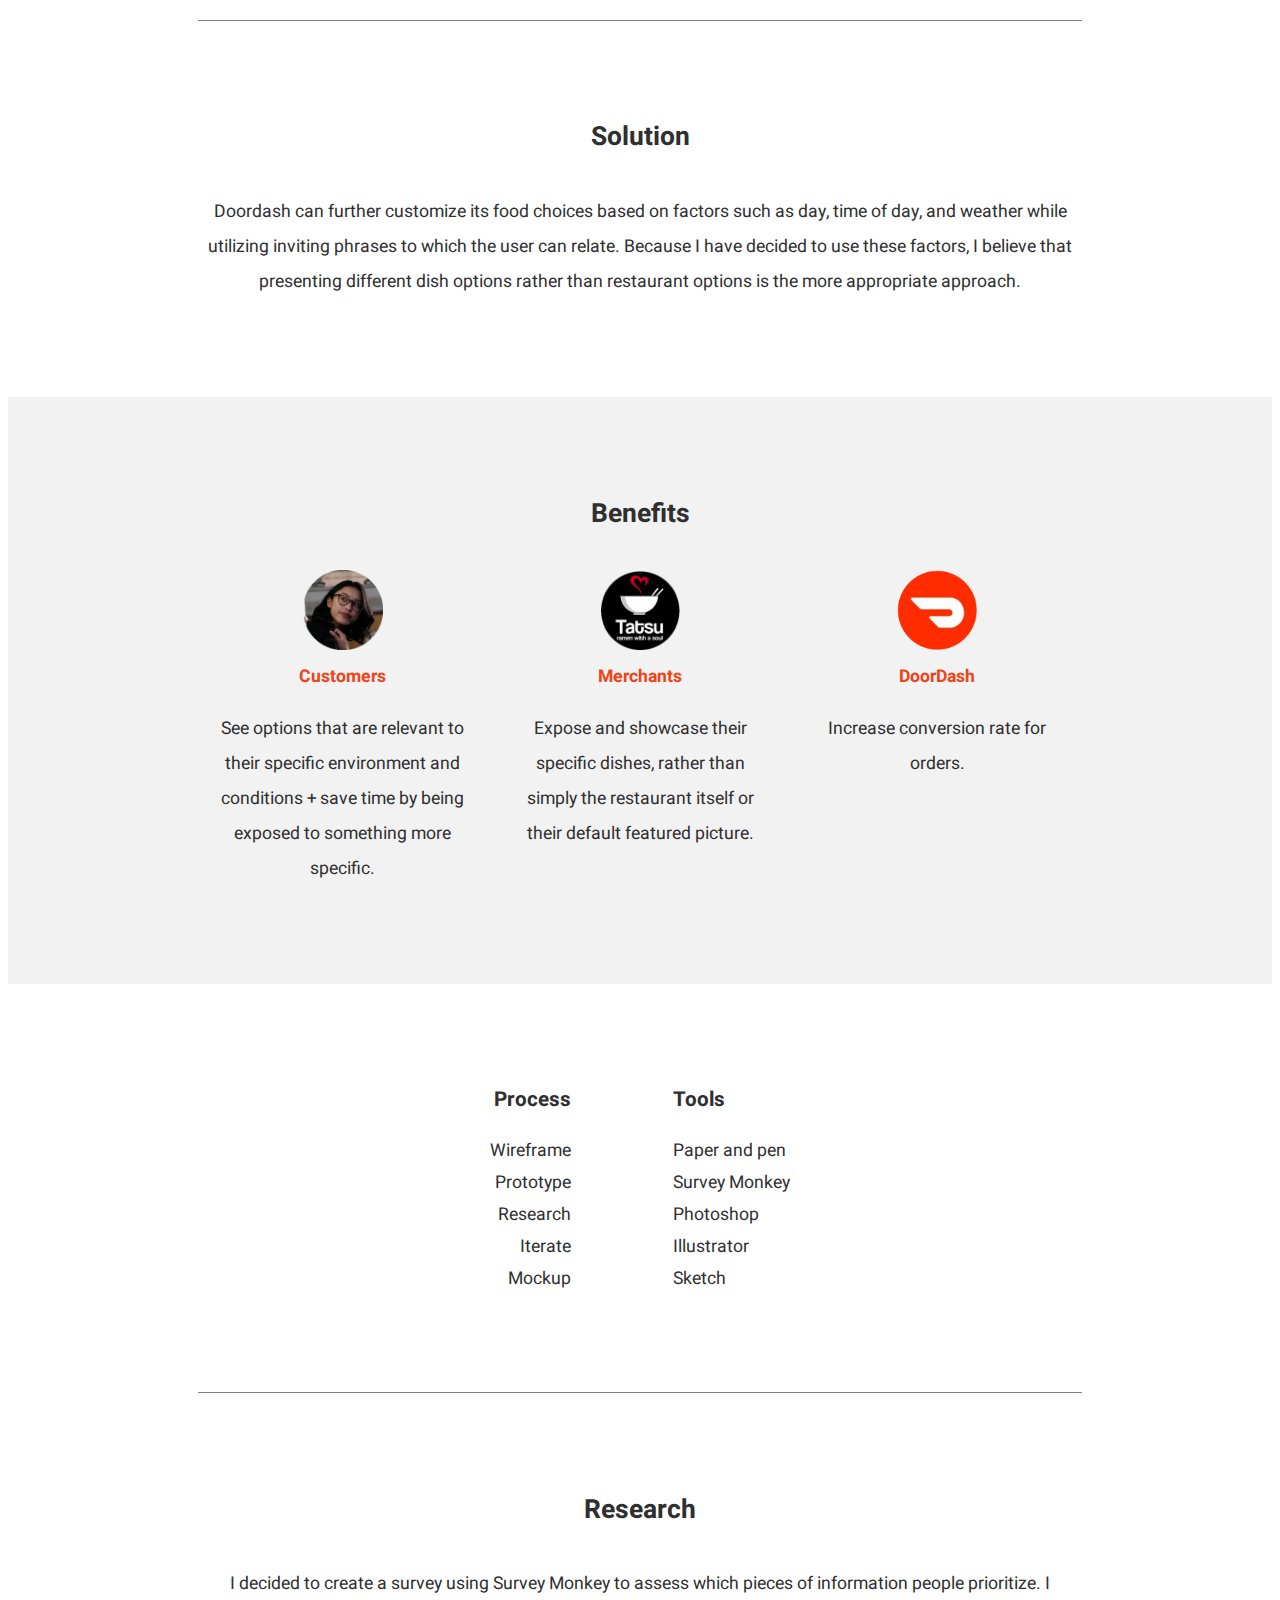
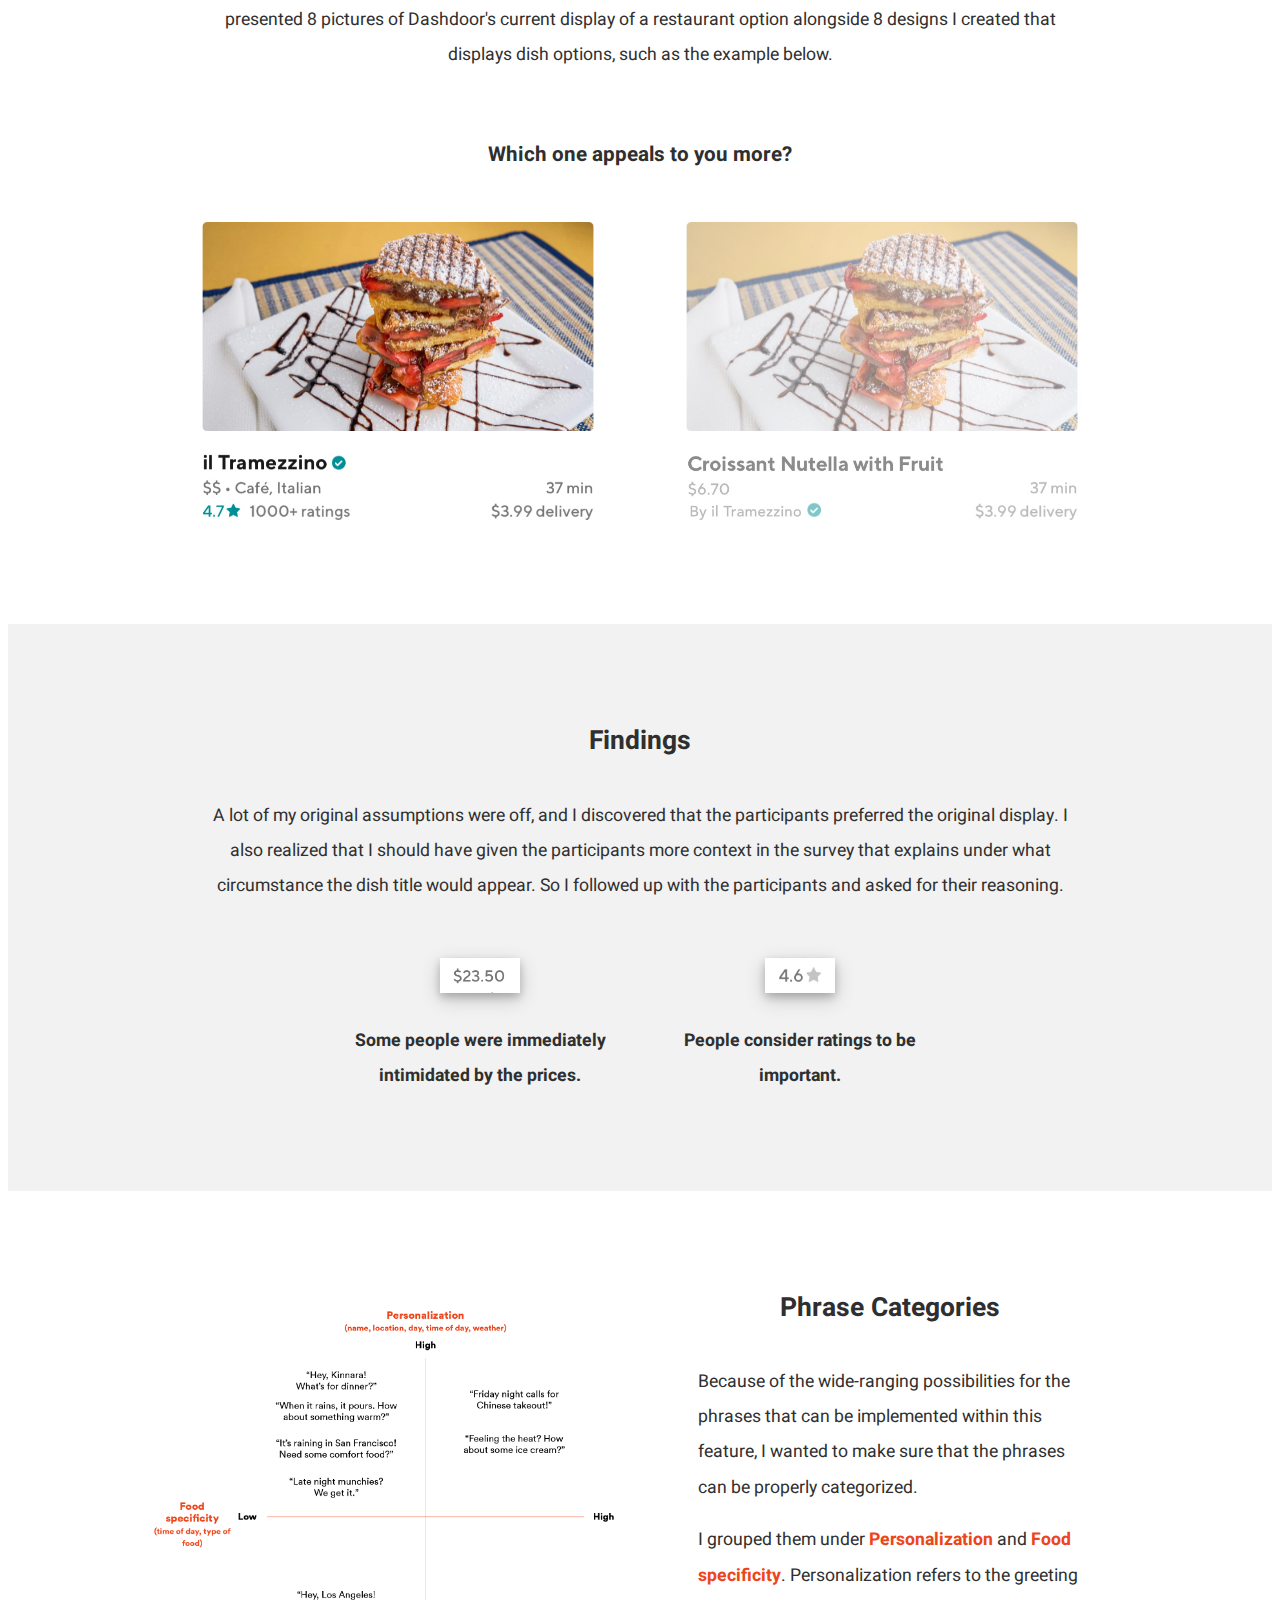
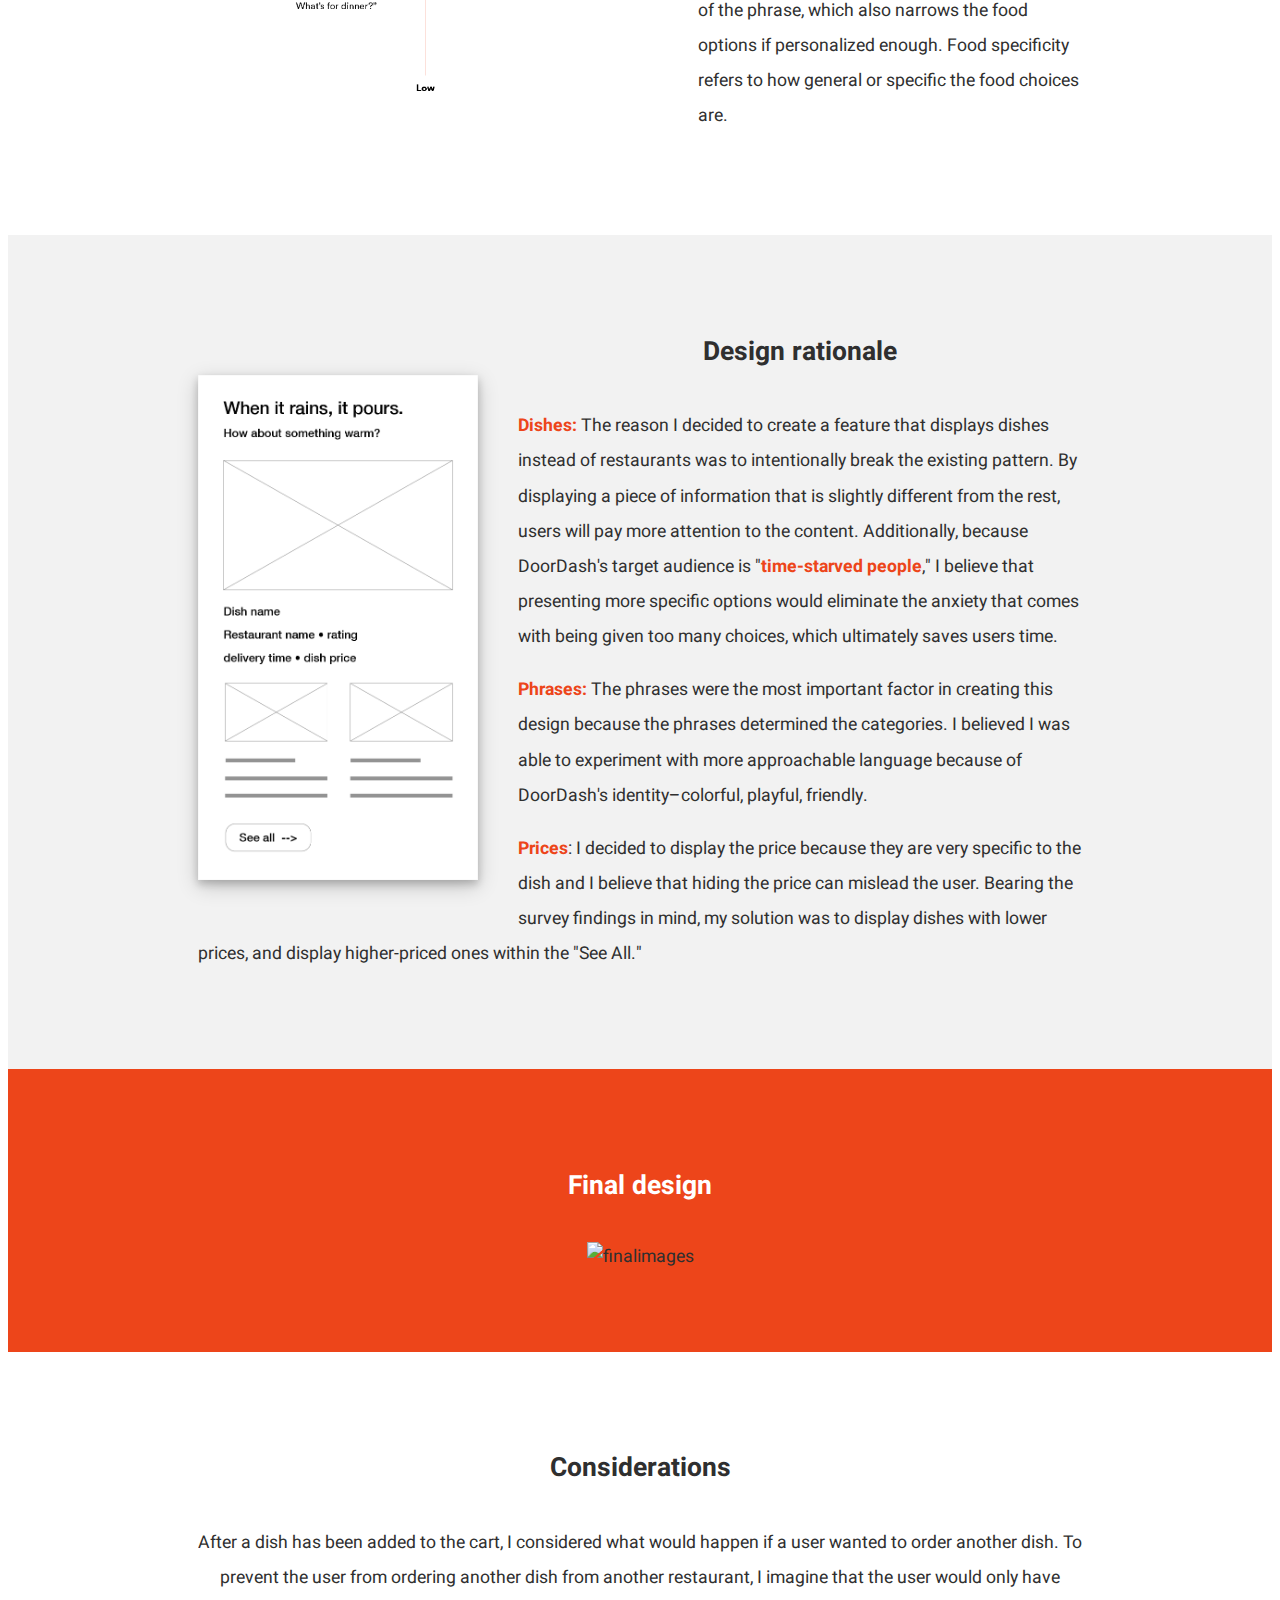
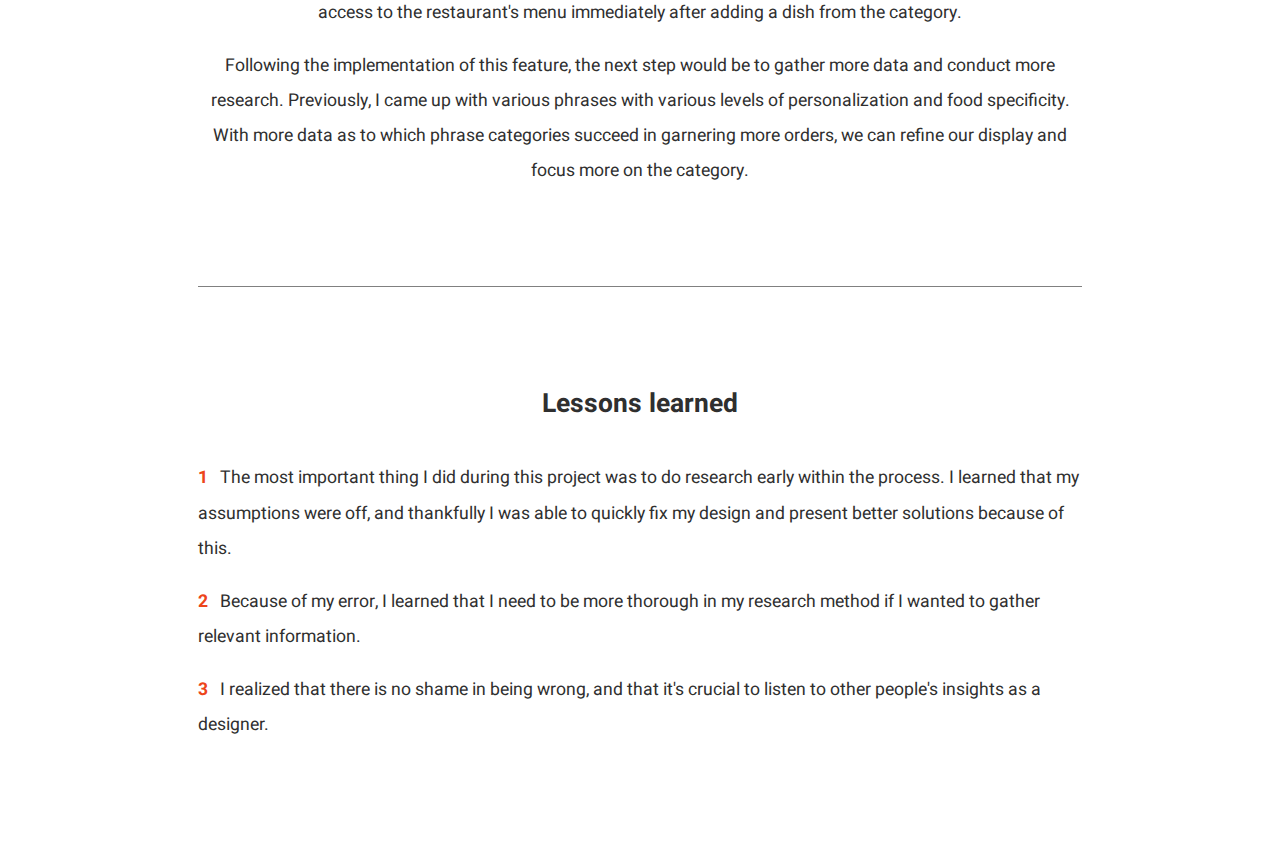
==== commit 9515a5de: "changes to text" ====
--- a/KPCB/index.html
+++ b/KPCB/index.html
@@ -20,7 +20,7 @@
 
 <div class="box4">
   <h2>Background</h2>
-    <p>With the large number of restaurant choices on DoorDash, choosing what to order can be difficult.</p>
+  <p>I decided to tackle this project because of the personal struggle I have with making decisions when it comes to food, especially with the large number of restaurant choices on DoorDash.</p>
     <br><img id="cycle" src="cycle.png" alt="cycle of choosing for food" width=400px><br><br>
     <p>It's an occurrence that repeats, without fail, every time my friends and I are ordering for dinner. In the end, we spend half an hour scrolling through various food delivery apps until hangriness forces us to make a decision.</p>
 </div>
@@ -36,17 +36,17 @@
         <div class="users">
           <li>
             <img src="face.png" alt="face" width=80px height=80px><br>
-            <span>Users</span> <p>See options that are relevant to their specific environment and conditions + save time by being exposed to something more specific.</p></li>
+            <span>Customers</span> <p>See options that are relevant to their specific environment and conditions + save time by being exposed to something more specific.</p></li>
         </div>
         <div class="restaurants">
           <li>
             <img src="tatsu.png" alt="tatsu" width=80px height=80px><br>
-            <span>Restaurants</span> <p>Expose and showcase their specific dishes, rather than simply the restaurant itself or their default featured picture.</p></li>
+            <span>Merchants</span> <p>Expose and showcase their specific dishes, rather than simply the restaurant itself or their default featured picture.</p></li>
         </div>
         <div class="doordash">
           <li>
             <img src="logo.png" alt="doordash" width=80px height=80px><br>
-            <span>DoorDash</span> <p>Increase conversion rate.</p></li>
+            <span>DoorDash</span> <p>Increase conversion rate for orders.</p></li>
         </div>
       </ul>
 </div>
--- a/KPCB/styles.css
+++ b/KPCB/styles.css
@@ -9,6 +9,7 @@
 p {
   line-height: 2em;
 }
+
 
 #back {
   width: 80px;
@@ -56,7 +57,7 @@
 
 h1 {
   color: #2f2f2f;
-  font-size: 1.5em;
+  font-size: 1.4em;
 }
 
 h2 {
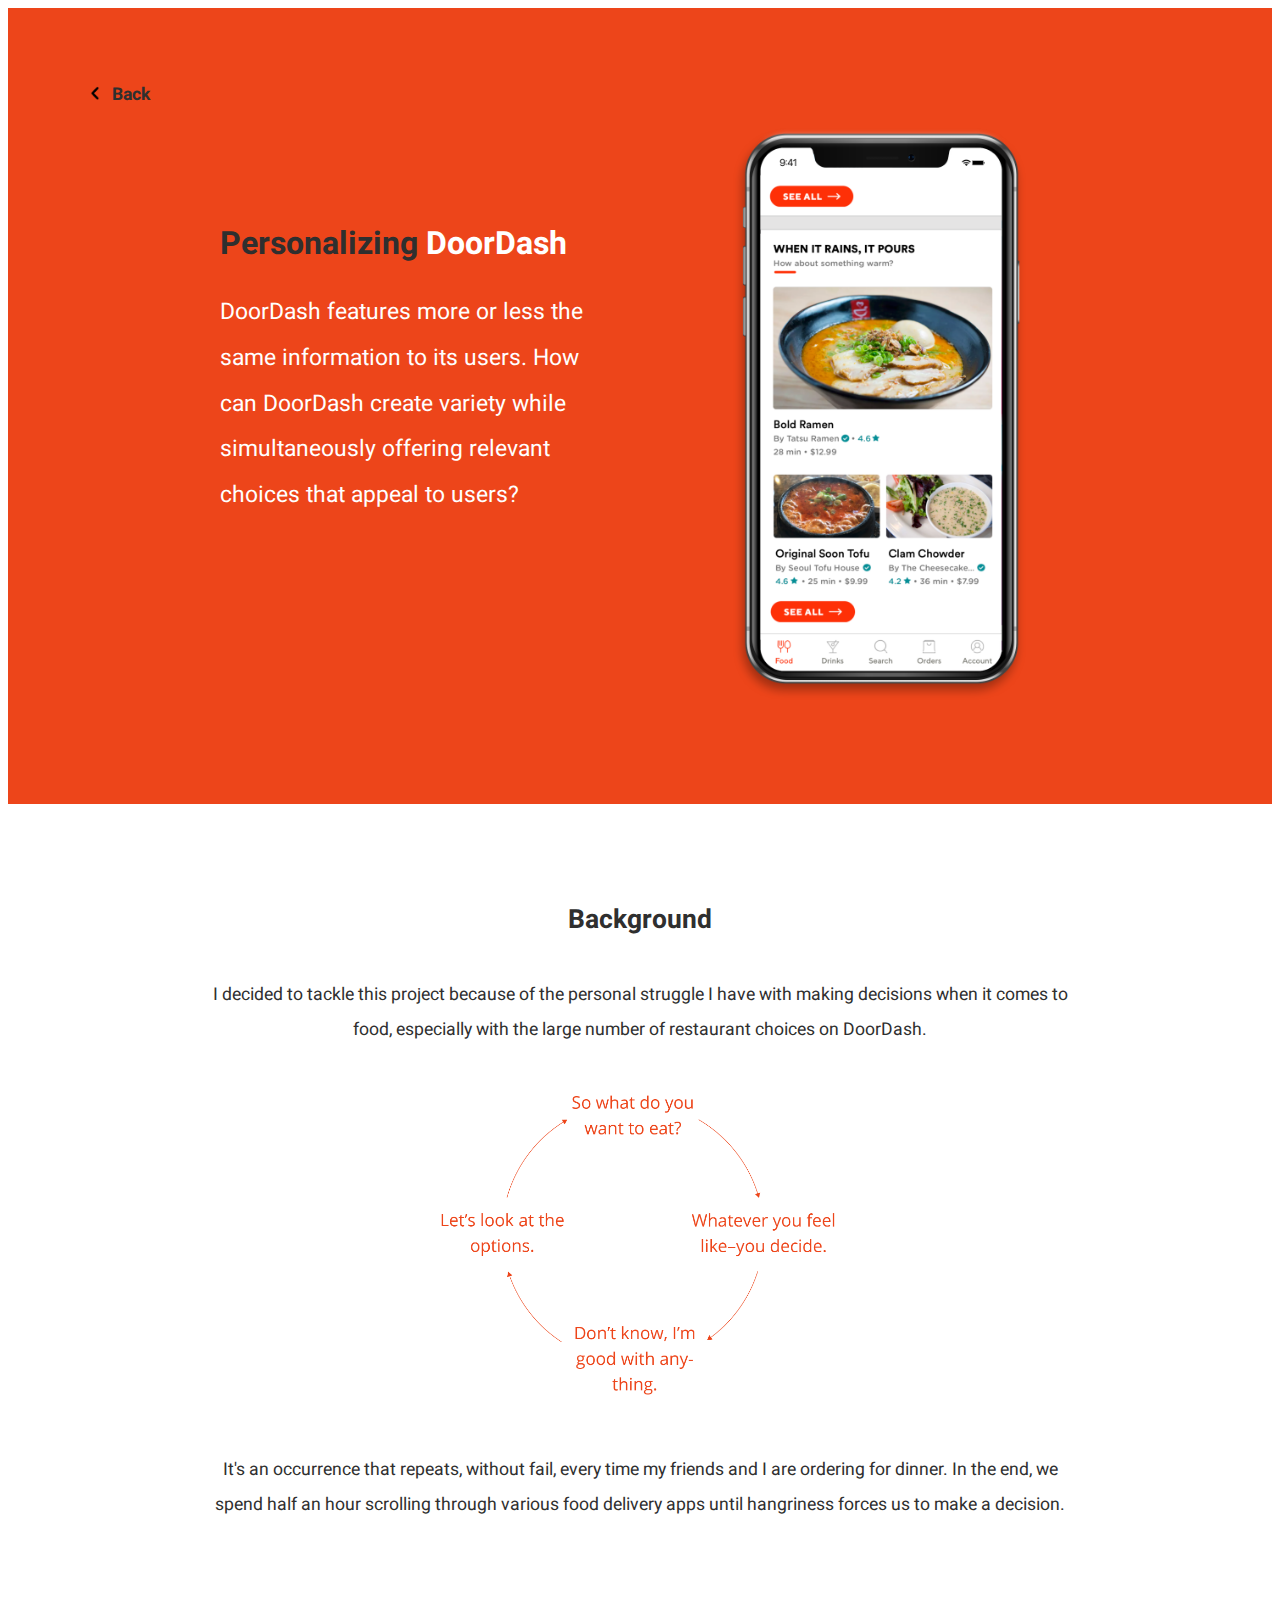
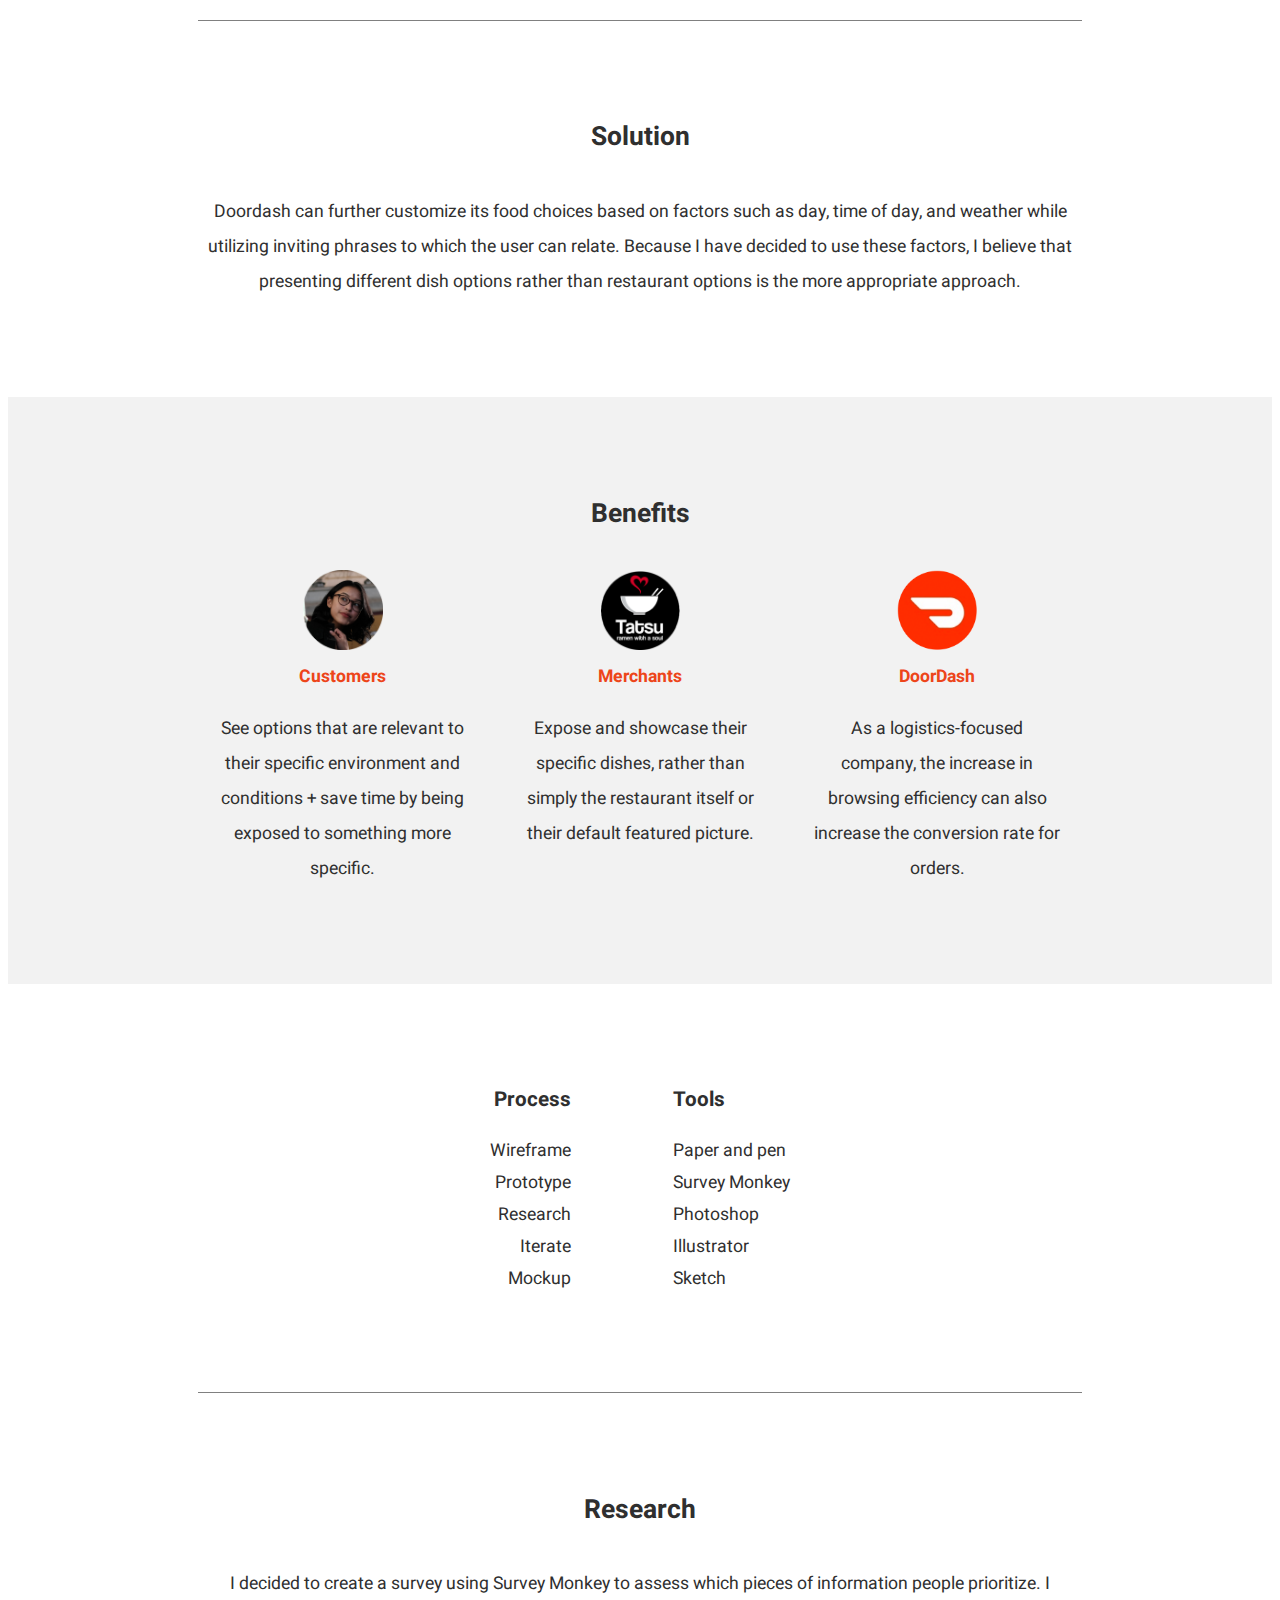
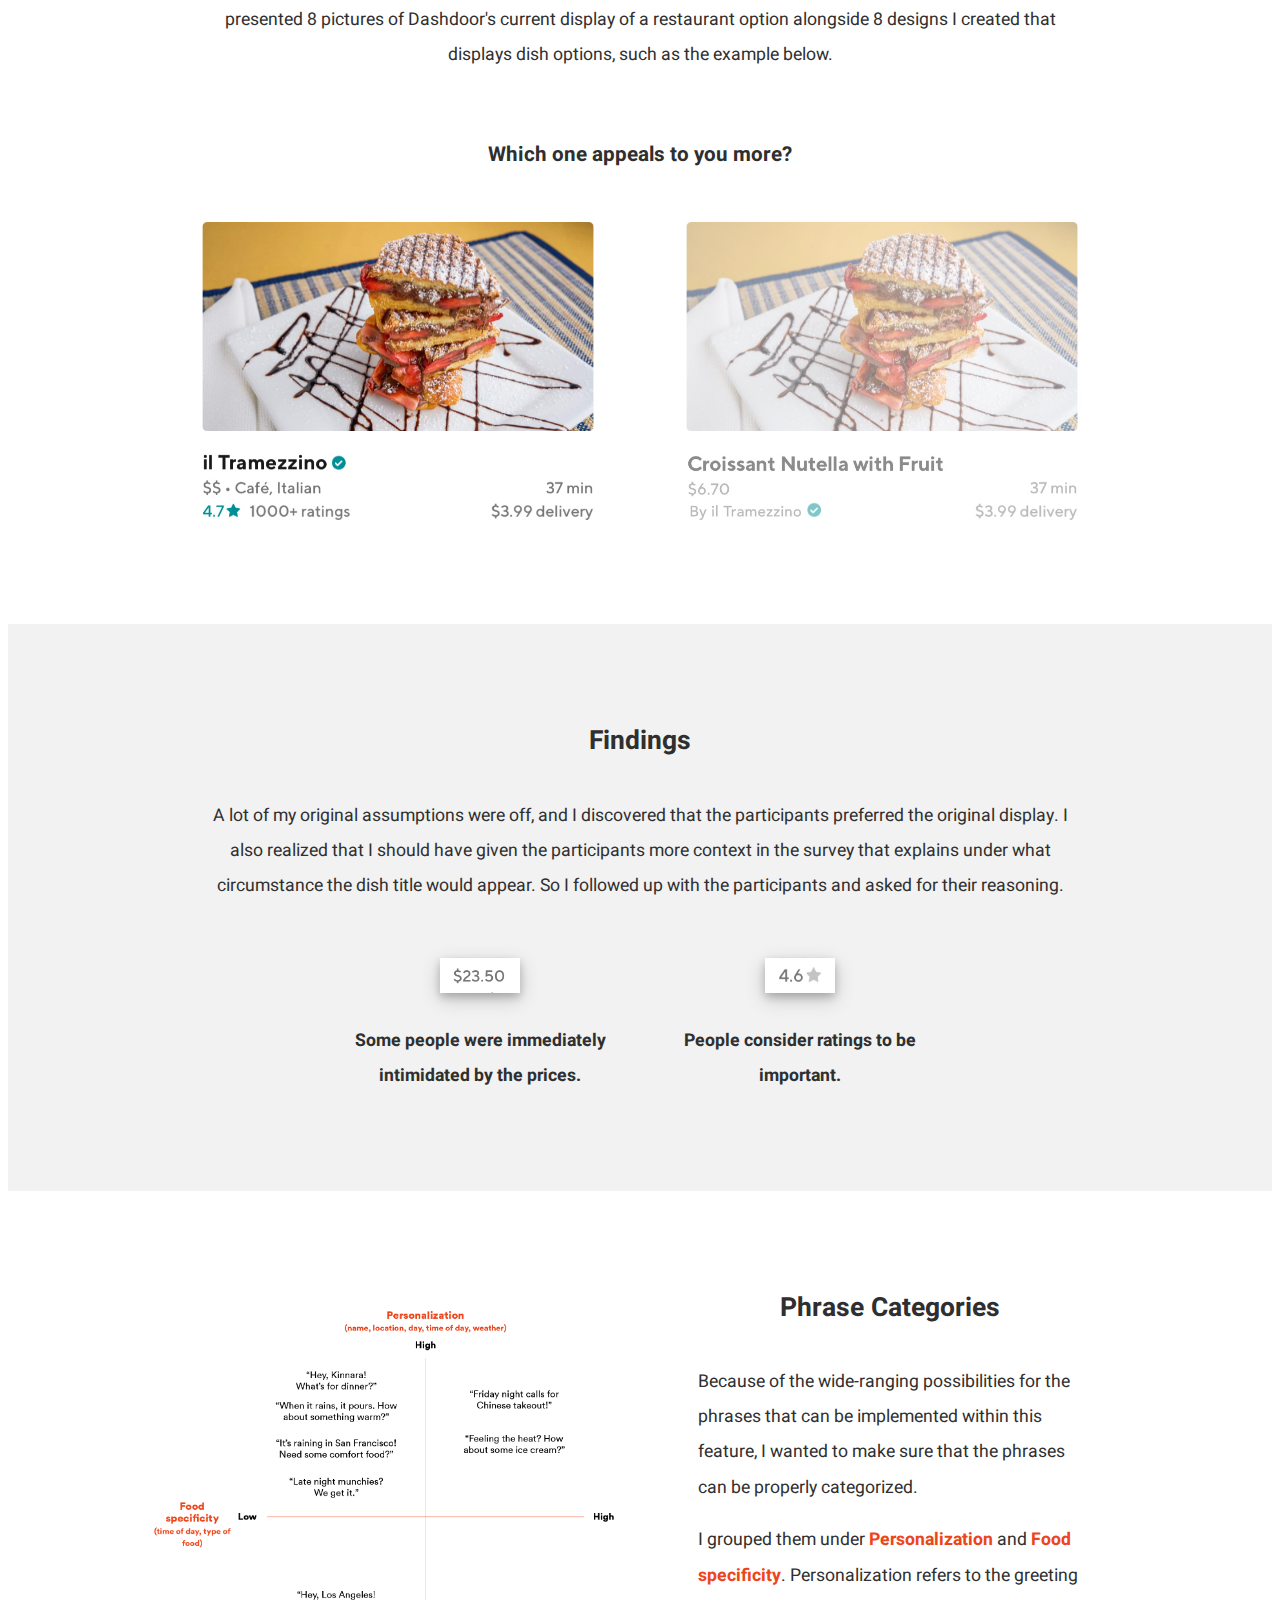
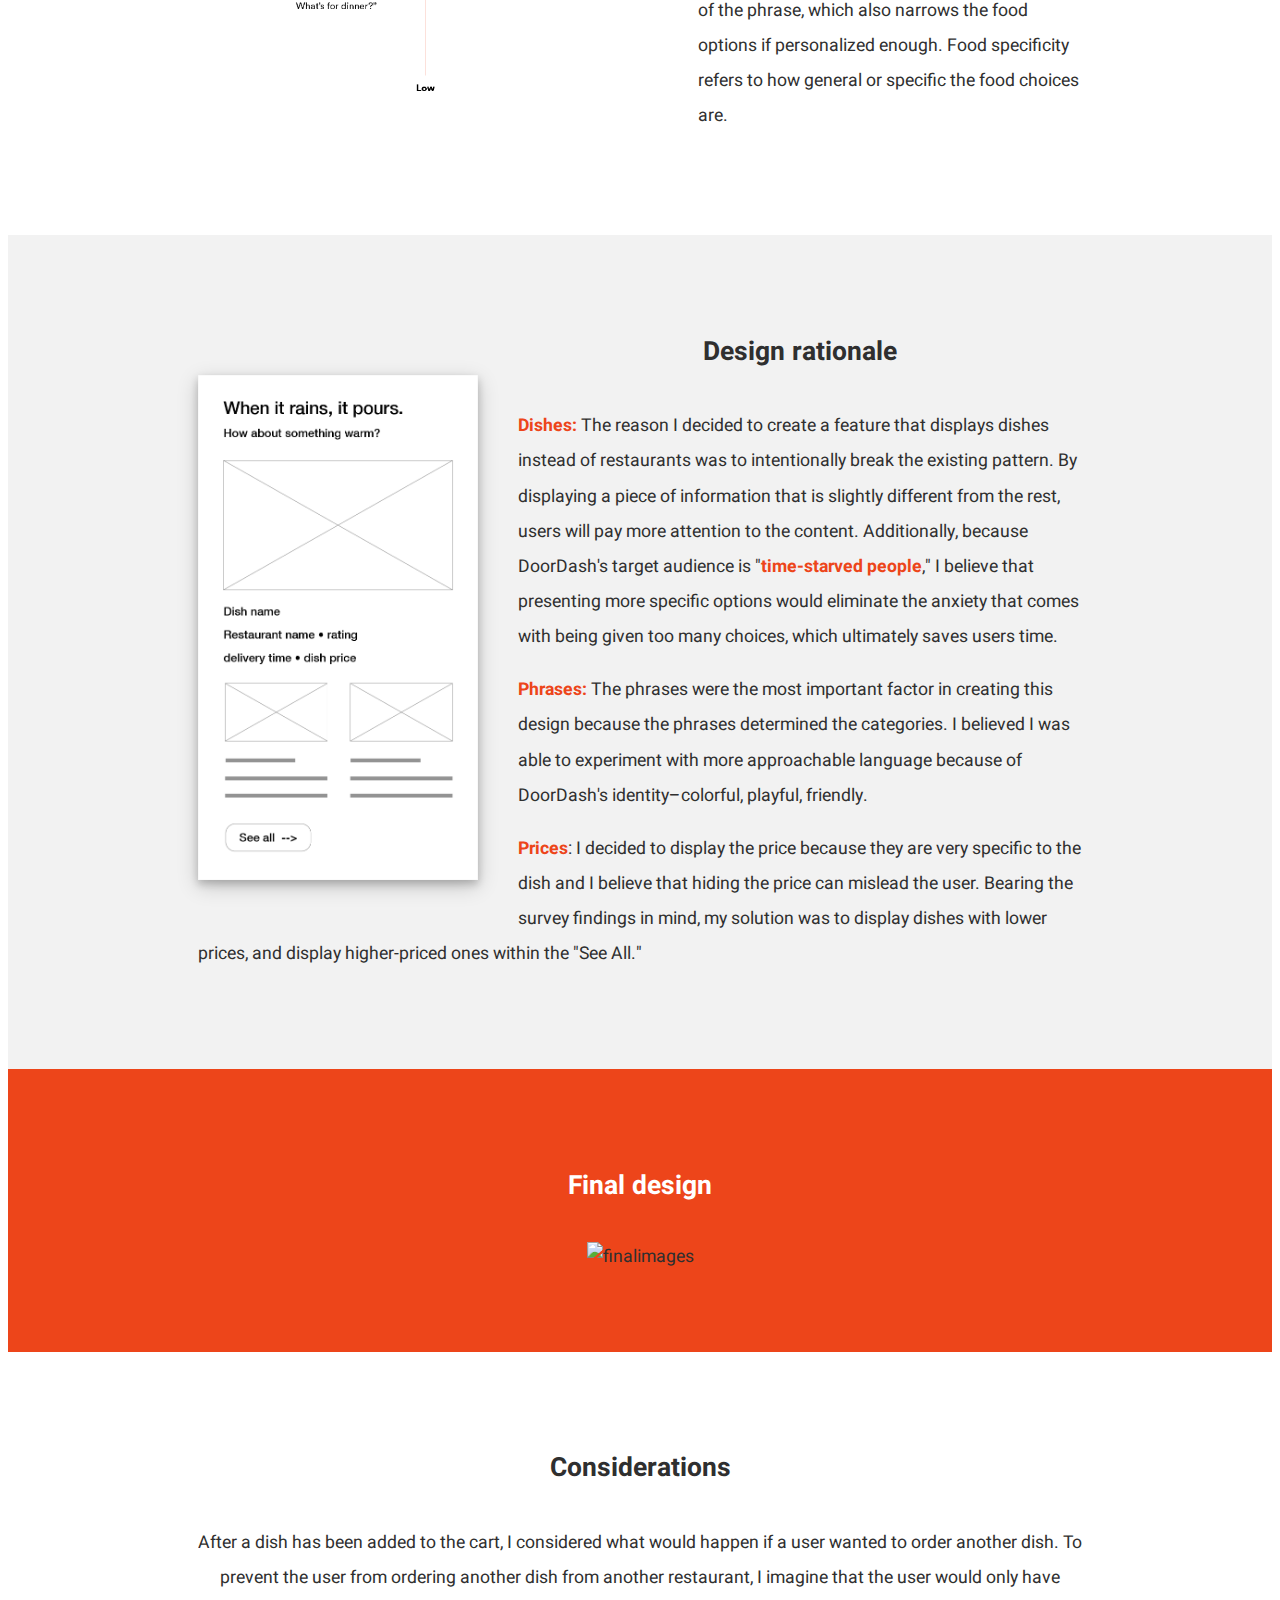
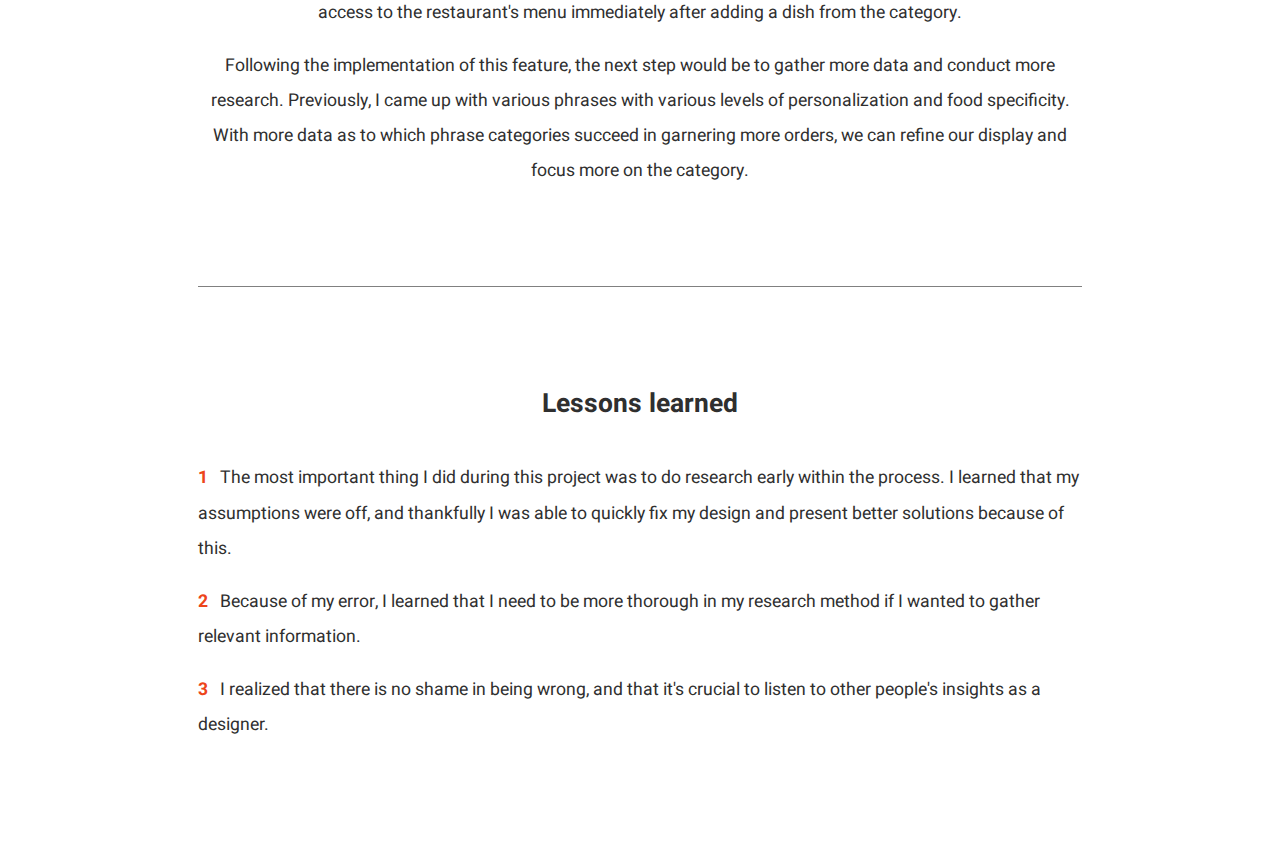
==== commit 7e083b68: "focus on company" ====
--- a/KPCB/index.html
+++ b/KPCB/index.html
@@ -46,7 +46,7 @@
         <div class="doordash">
           <li>
             <img src="logo.png" alt="doordash" width=80px height=80px><br>
-            <span>DoorDash</span> <p>Increase conversion rate for orders.</p></li>
+            <span>DoorDash</span> <p>As a logistics-focused company, the increase in browsing efficiency can also increase the conversion rate for orders.</p></li>
         </div>
       </ul>
 </div>
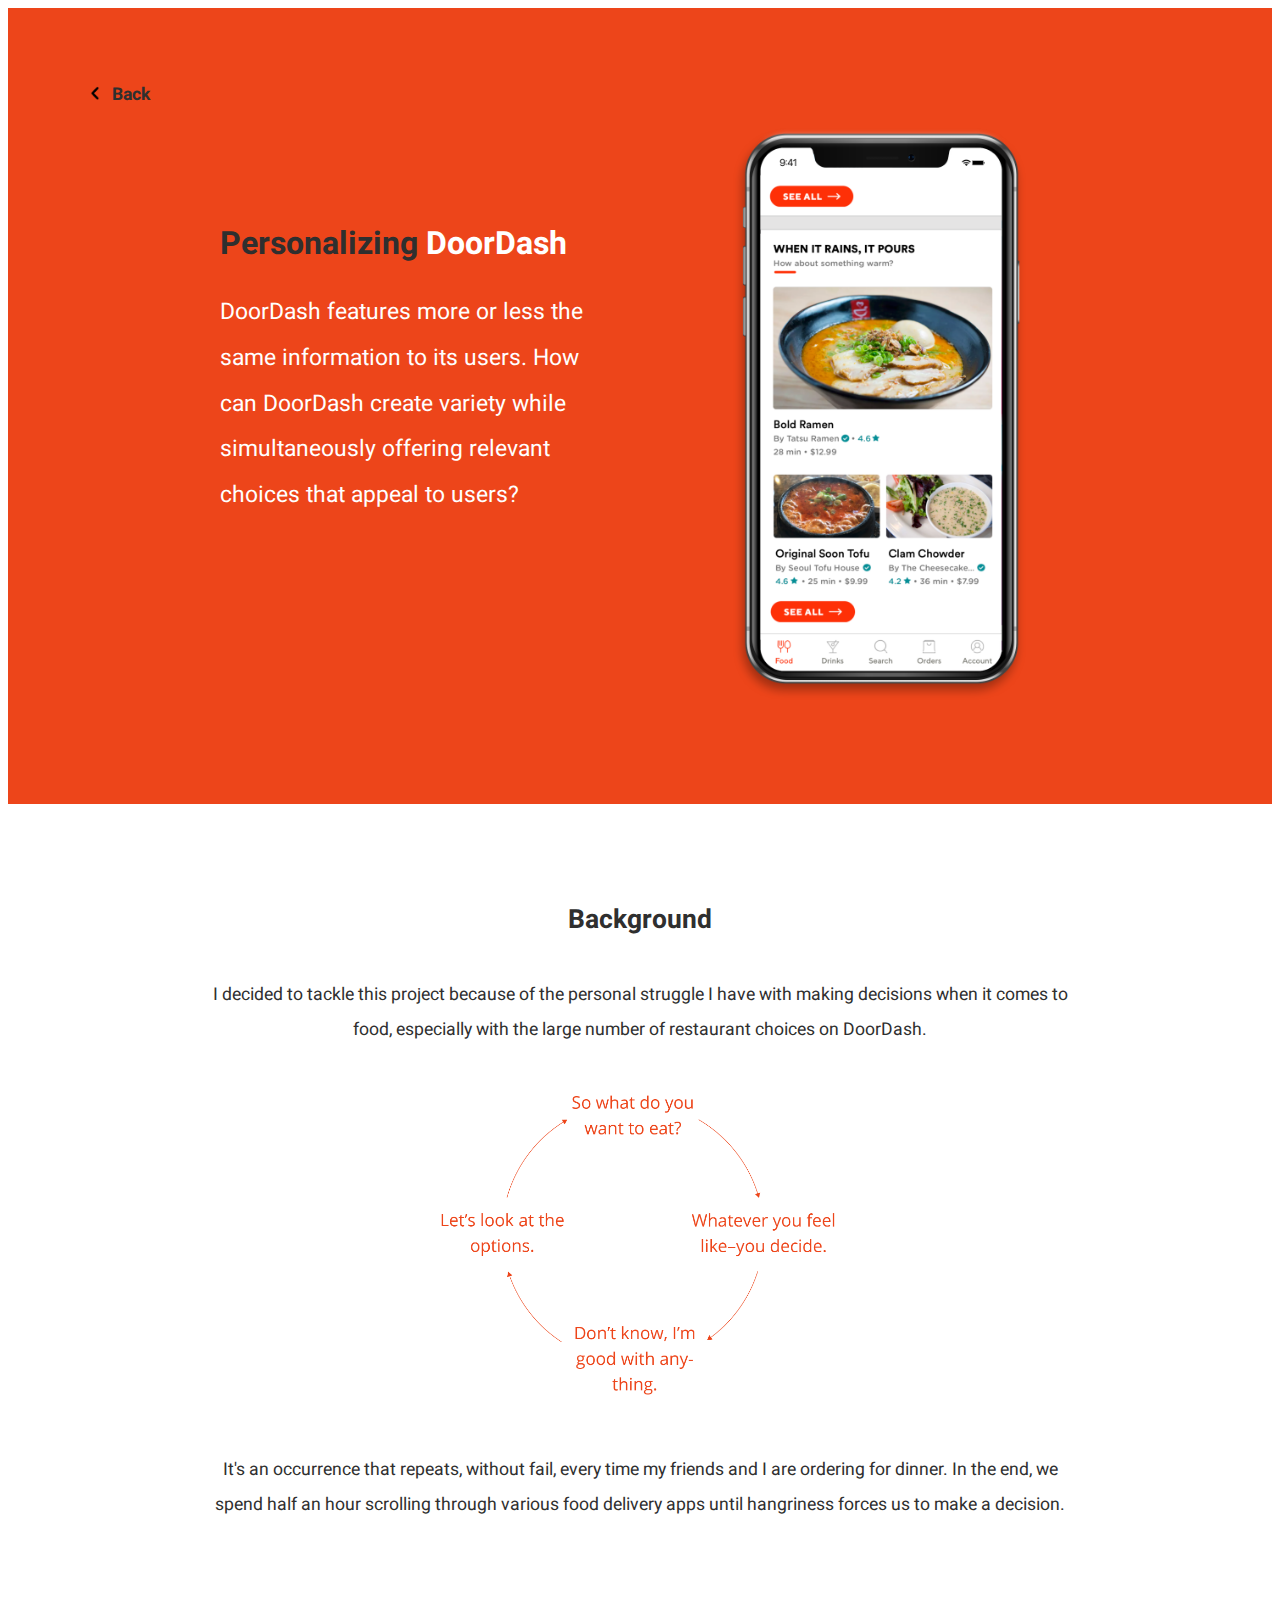
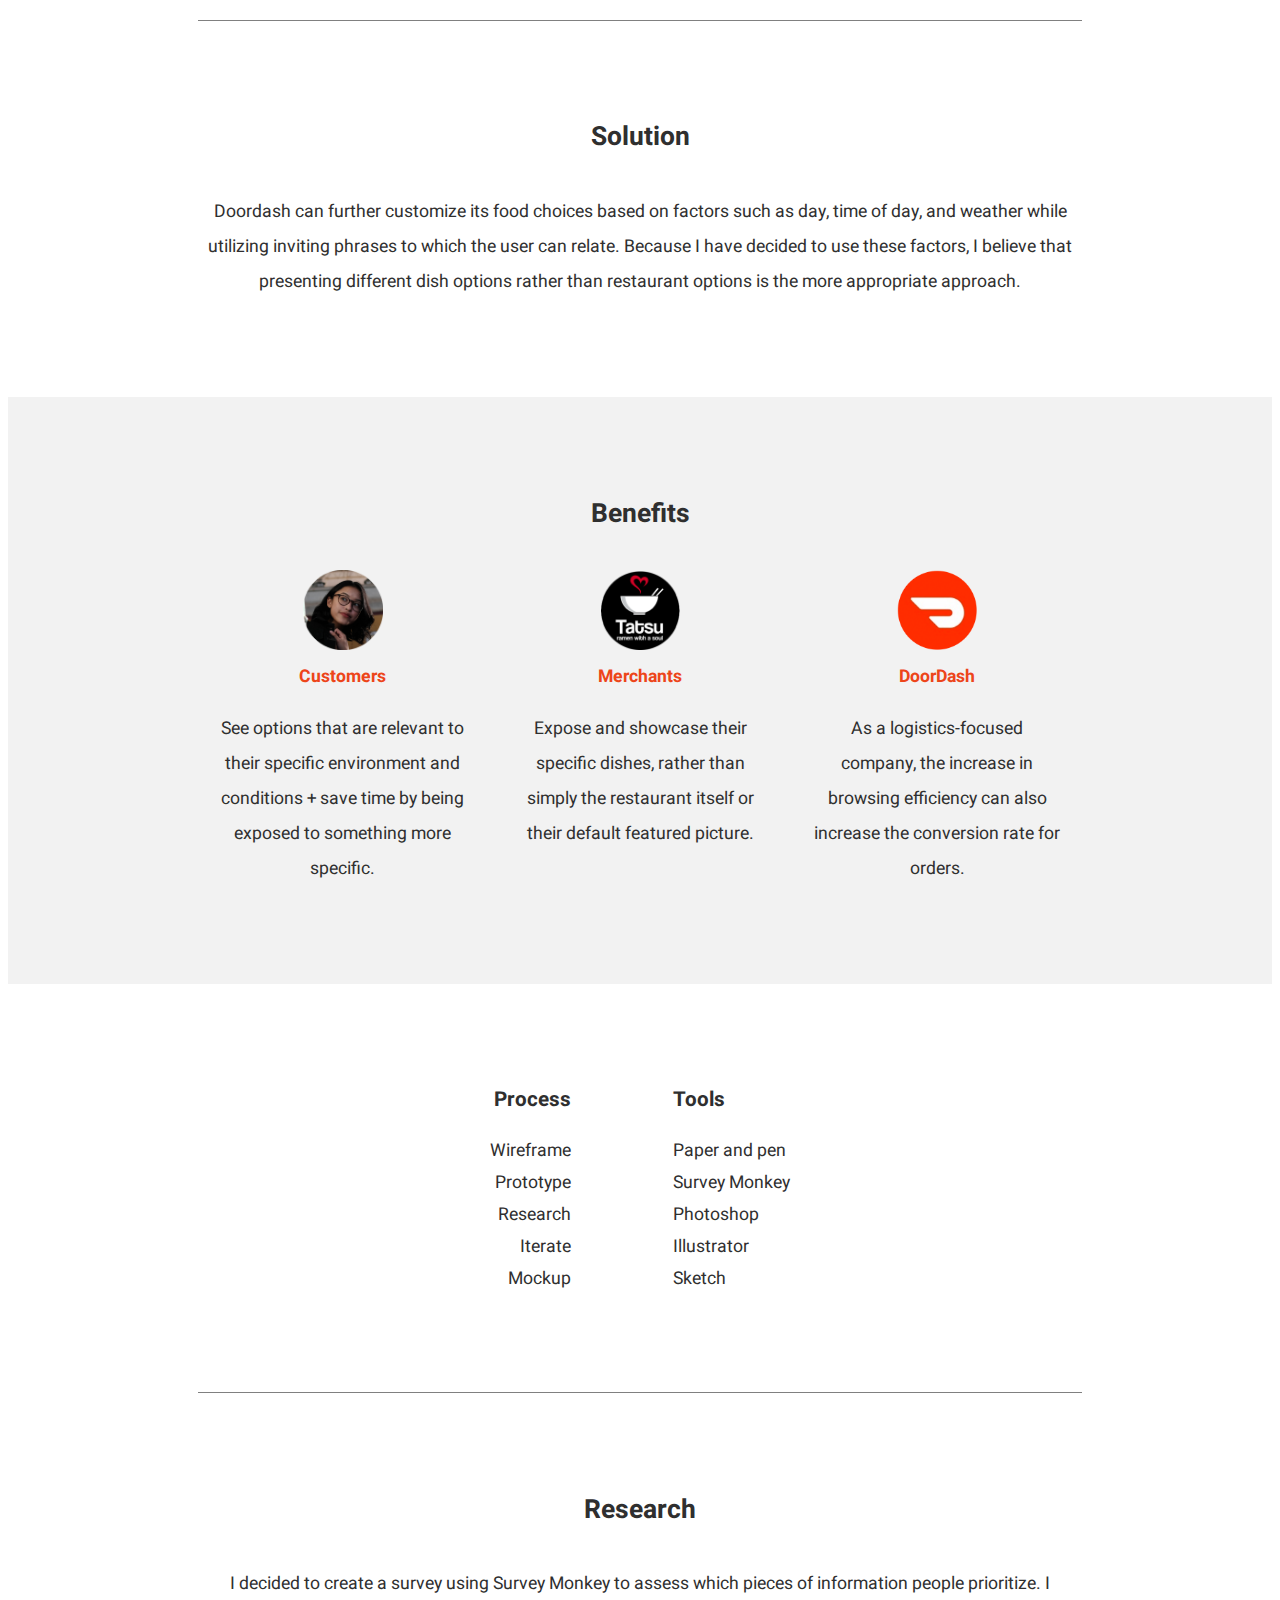
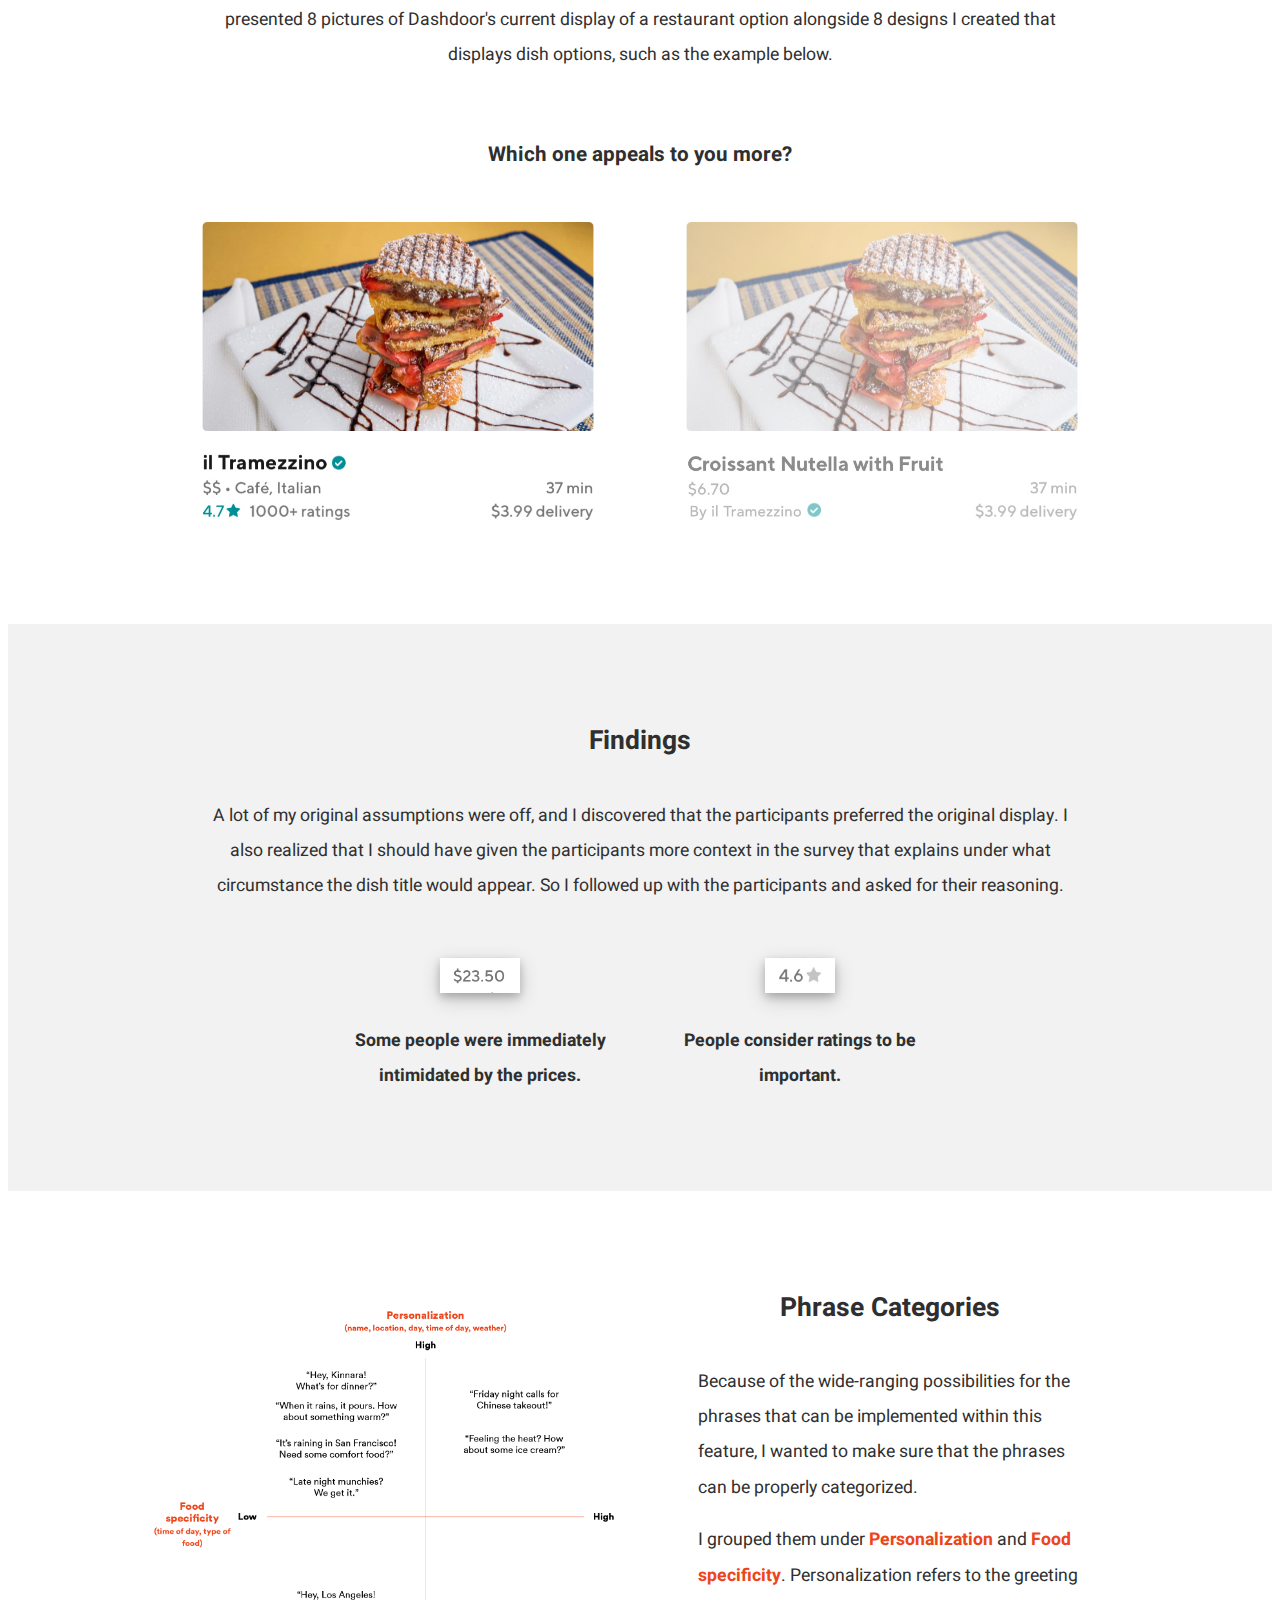
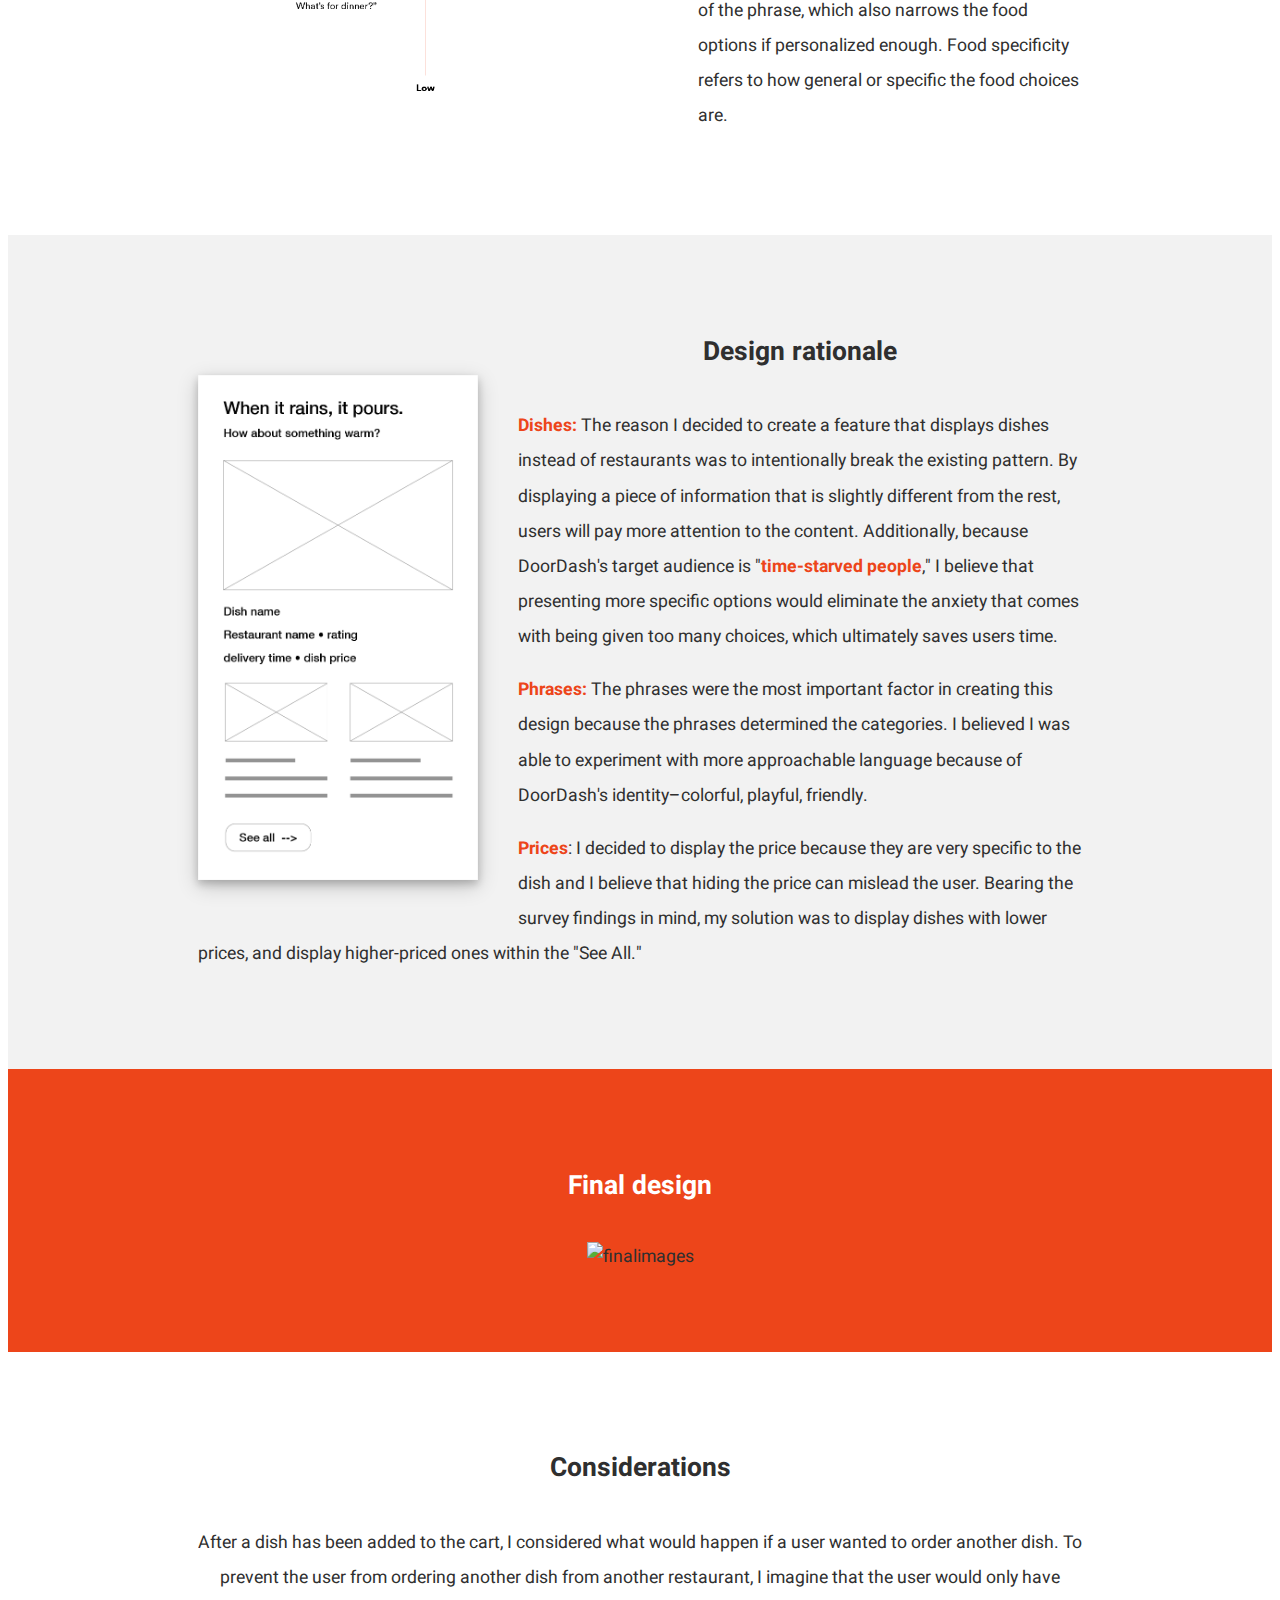
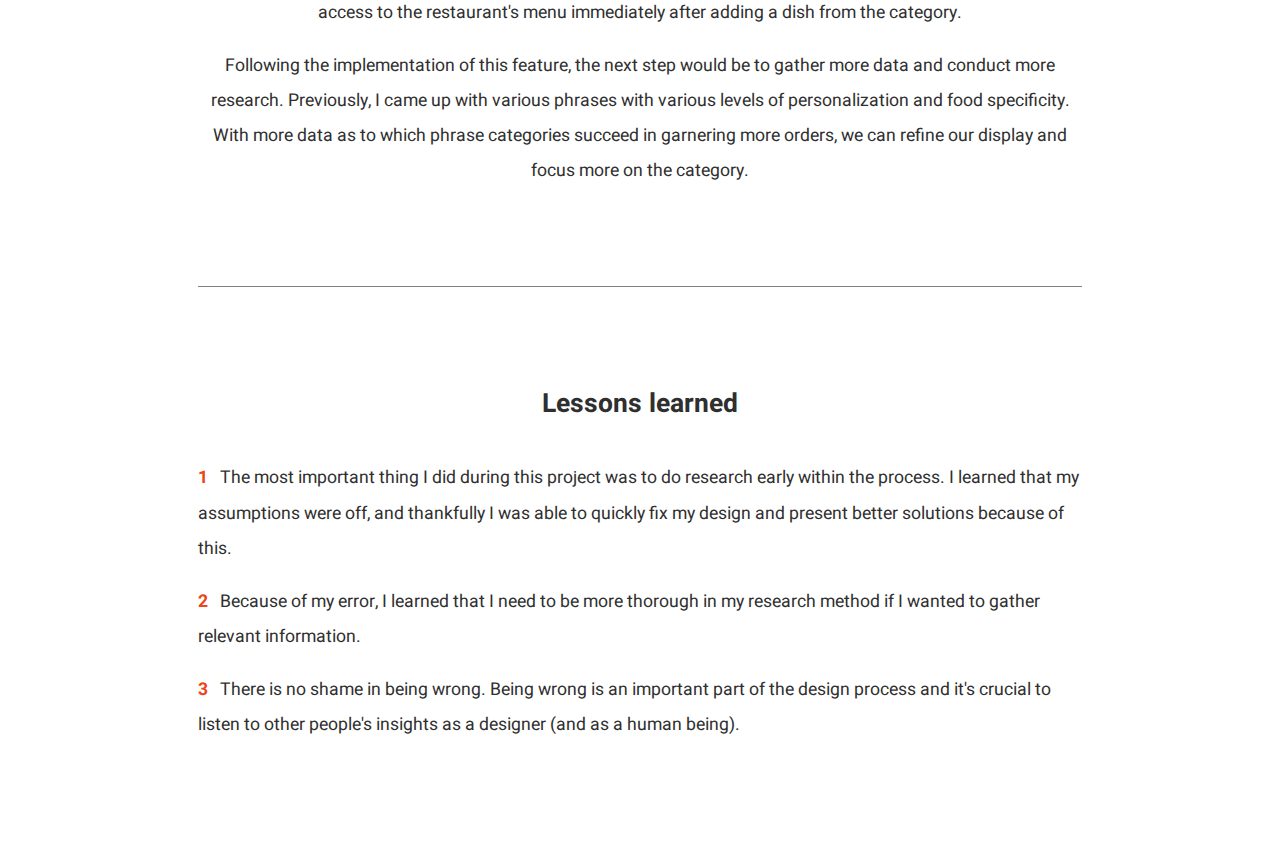
==== commit 3339a454: "Update index.html" ====
--- a/KPCB/index.html
+++ b/KPCB/index.html
@@ -125,7 +125,7 @@
   <h2>Lessons learned</h2>
   <p class="left"><span>1</span> &nbsp The most important thing I did during this project was to do research early within the process. I learned that my assumptions were off, and thankfully I was able to quickly fix my design and present better solutions because of this.</p>
   <p class="left"><span>2</span> &nbsp Because of my error, I learned that I need to be more thorough in my research method if I wanted to gather relevant information.</p>
-  <p class="left"><span>3</span> &nbsp I realized that there is no shame in being wrong, and that it's crucial to listen to other people's insights as a designer.</p>
+  <p class="left"><span>3</span> &nbsp There is no shame in being wrong. Being wrong is an important part of the design process and it's crucial to listen to other people's insights as a designer (and as a human being).</p>
 </div>
 
   </body>
